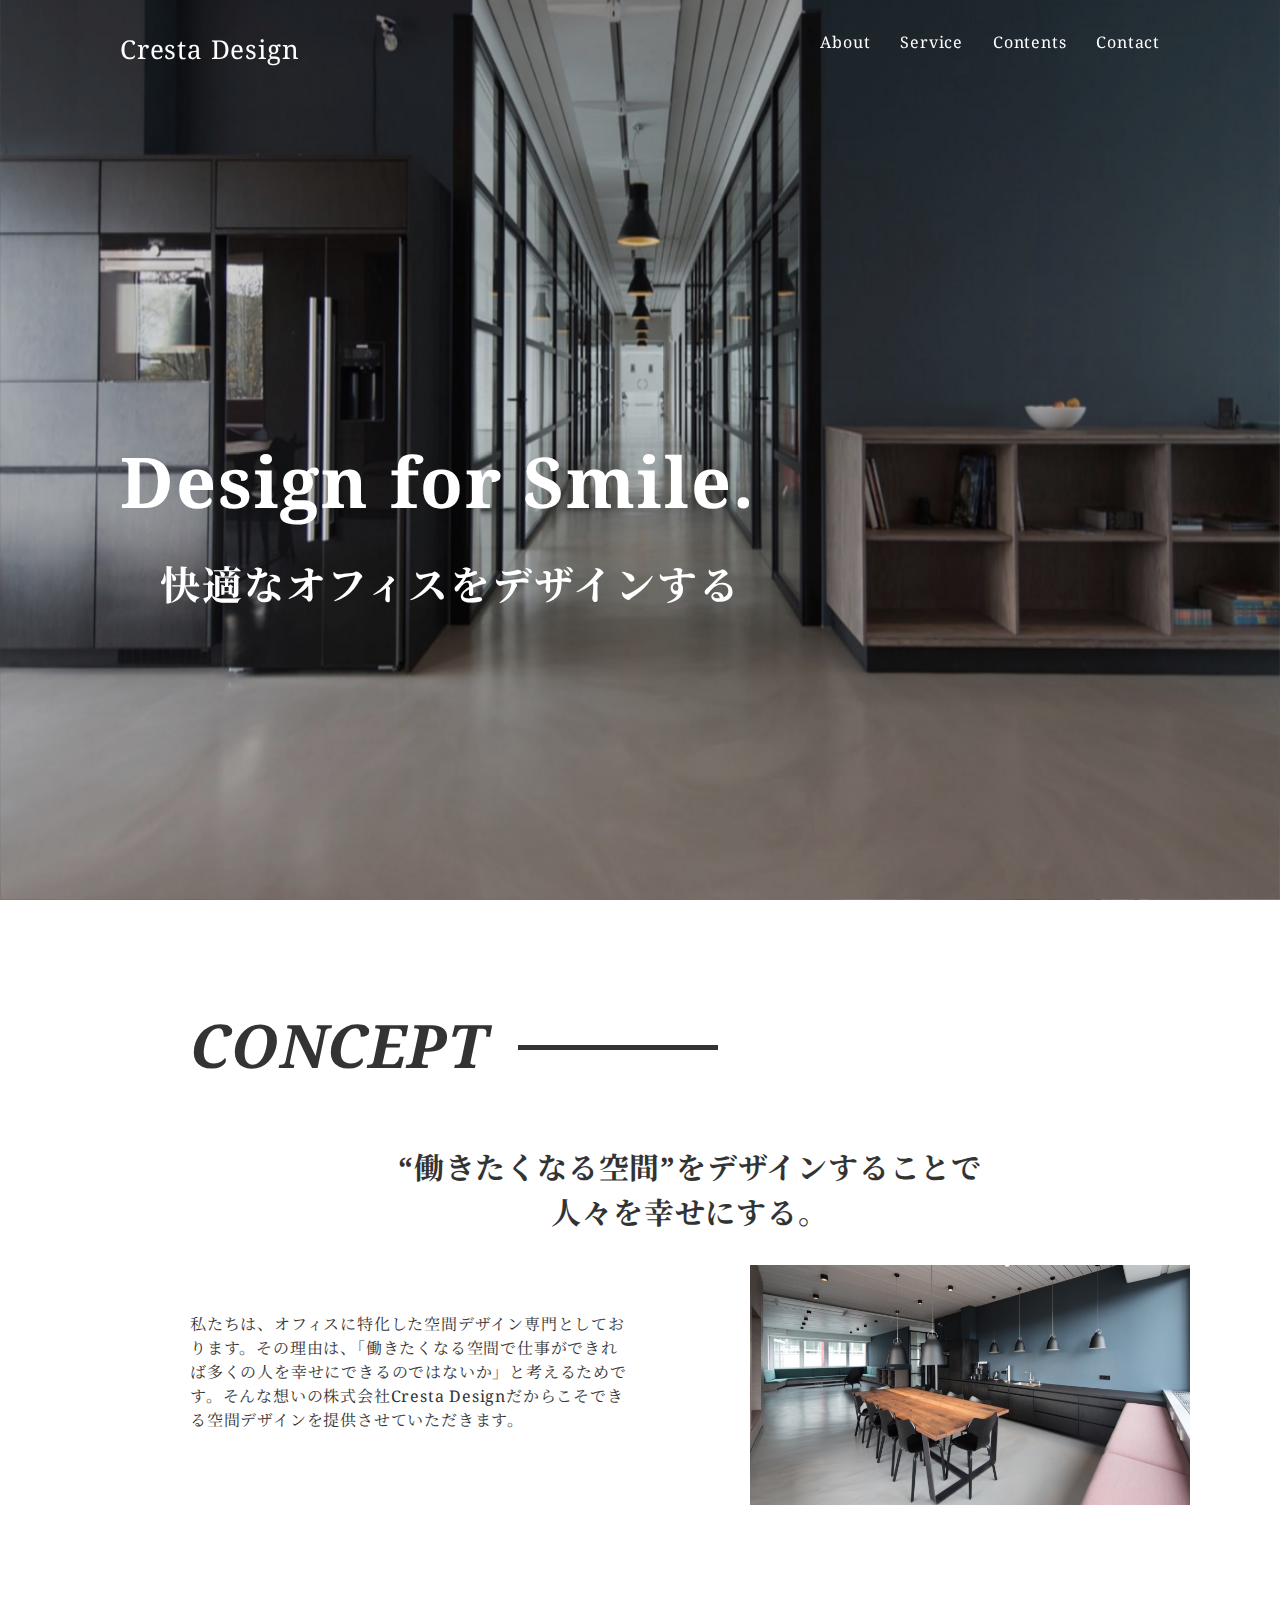
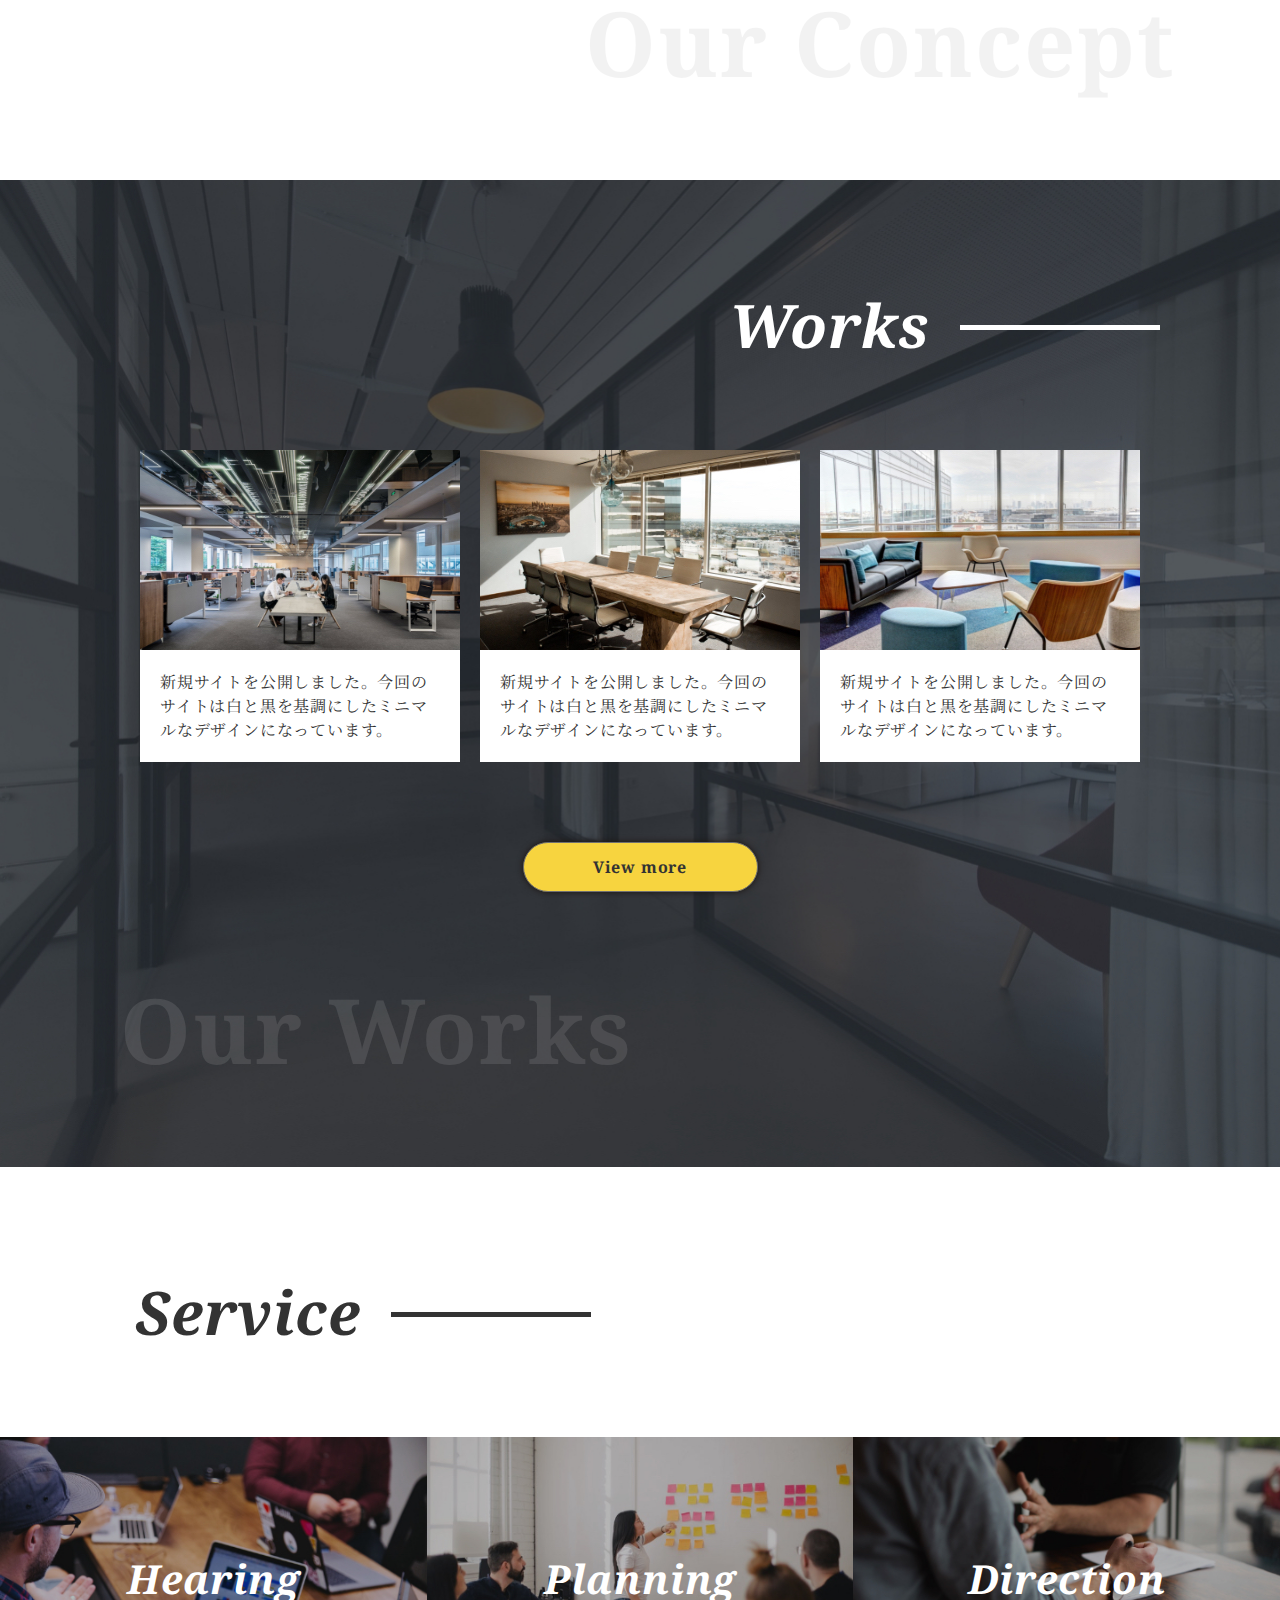
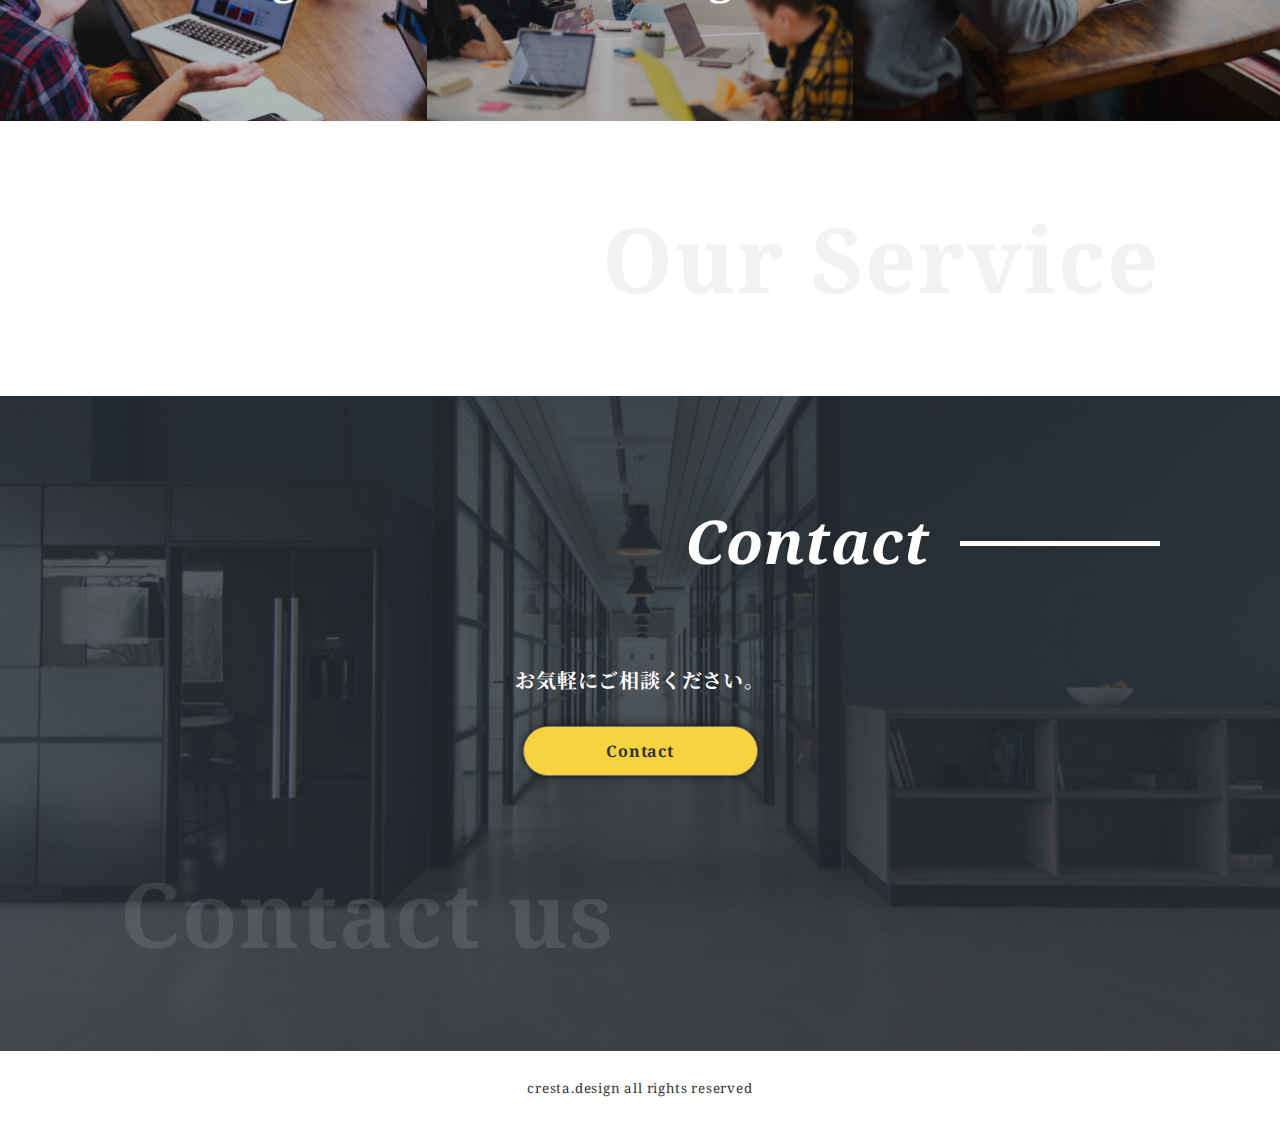
==== product/index.html @ 03c54b55 "indexだいたい終わり contactに入る。" ====
<!DOCTYPE html>
<html lang="ja" prefix="og: http://ogp.me/ns#">
  <head>
    <meta charset="utf-8">
    <meta http-equiv="X-UA-Compatible" content="IE=edge">
    <meta name="description" content="クリスタ中級編を作成。">
    <meta name="viewport" content="width=device-width, initial-scale=1">
    <!-- 検索避けの設定-->
    <meta meta name="robots" content="noindex,nofollow">
    <!-- twitter card,ogp tag-->
    <meta meta name="twitter:card" content="summary_large_image">
    <meta meta name="twitter:site" content="ユーザー名">
    <meta meta property="og:title" content="クリスタ中級編">
    <meta meta property="og:type" content="website">
    <meta meta property="og:url" content="記事のURL">
    <meta meta property="og:site_name" content="サイト名">
    <meta meta property="og:image" content="画像URL">
    <meta meta property="og:description" content="クリスタ中級編を作ってみたよ">
    <!-- Facebook用の記述-->
    <meta property="fb:app_id" content="[app_id]">
    <title>クリスタ中級編</title>
    <link rel="stylesheet" href="./css/style.css">
    <link rel="stylesheet" href="https://fonts.googleapis.com/css?family=Noto+Serif|Noto+Serif+JP&amp;display=swap">
    <script src="https://ajax.googleapis.com/ajax/libs/jquery/3.4.1/jquery.min.js"></script>
    <!--script(src="js/main.js")-->
  </head>
  <body>
    <div class="ly_body_inner">
      <header class="ly_header js_header">
        <div class="ly_header_inner">
          <p class="el_header_tit">Cresta Design</p>
          <!--ハンバーガーメニュー-->
          <div class="pc-hidden tab-hidden nav-drawer">
            <input class="nav-unshown" id="nav-input" type="checkbox">
            <label id="nav-open" for="nav-input"><span></span></label>
            <div id="nav-content">
              <label class="el_hamburgerClose" for="nav-input"><span></span></label>
              <div class="bl_hamburgerWrapper">
                <ul class="bl_hamburger">
                  <li class="el_hamburger_item hp-tac"><a href="#lk_concept">Concept</a></li>
                  <li class="el_hamburger_item hp-tac"><a href="#lk_service">Service</a></li>
                  <li class="el_hamburger_item hp-tac"><a href="#lk_works">Works</a></li>
                  <li class="el_hamburger_item hp-tac"><a href="#lk_contact">Contact</a></li>
                </ul>
              </div>
            </div>
          </div>
          <!--PC用ナビゲーション-->
          <nav class="bl_header_nav sp-hidden">
            <ul class="bl_header_gnav">
              <li class="el_header_gnavItem"><a href="#lk_about">About</a></li>
              <li class="el_header_gnavItem"><a href="#lk_service">Service</a></li>
              <li class="el_header_gnavItem"><a href="#lk_news">Contents</a></li>
              <li class="el_header_gnavItem"><a href="#lk_contact">Contact</a></li>
            </ul>
          </nav>
        </div>
      </header>
      <!--/.header-->
      <section class="bl_MV">
        <div class="bl_MV_container">
          <h1 class="bl_MV_tit">Design for Smile.</h1>
          <p class="bl_MV_subTit hp-tac">快適なオフィスを<br class="sp-visible">デザインする</p>
        </div>
        <div class="swiper-container">
          <div class="swiper-wrapper">
            <div class="swiper-slide"><img src="img/fv-bgi_01@2x.jpg" alt="オフィスのイメージ"></div>
            <div class="swiper-slide"><img src="img/fv-bgi_02@2x.jpg" alt="オフィスのイメージ2"></div>
            <div class="swiper-slide"><img src="img/fv-bgi_03@2x.jpg" alt="オフィスのイメージ3"></div>
          </div>
          <!--/.swiper-wrapper-->
        </div>
        <!--/.swiper-container-->
      </section>
      <!--/.bl_MV-->
      <div class="ly_contentsWrapper">
        <section class="ly_concept" id="lk_concept">
          <div class="ly_concept_inner">
            <h2 class="el_lv2heading hp-mb55">CONCEPT<span></span></h2>
            <h3 class="el_concept_subTit">“働きたくなる空間”をデザインすることで<br class="sp-hidden">人々を幸せにする。</h3>
            <div class="bl_concept_container">
              <p class="el_concept_copy hp-mb30">私たちは、オフィスに特化した空間デザイン専門としております。その理由は、「働きたくなる空間で仕事ができれば多くの人を幸せにできるのではないか」と考えるためです。そんな想いの株式会社Cresta Designだからこそできる空間デザインを提供させていただきます。</p>
              <p class="bl_concept_img hp-mb40"></p><img class="bl_concept_img" src="img/concept-image@2x.jpg" alt="デザインされた空間の画像">
            </div>
            <!--/.bl_concept_container-->
            <p class="el_footCopy el_concept_footCopy">Our Concept</p>
          </div>
          <!--/.ly_concept_inner-->
        </section>
        <!--/.ly_concept-->
        <section class="bl_works hp-pt100" id="lk_works">
          <h2 class="el_lv2heading el_lv2heading__white el_lv2heading__right tab-mb80 pc-mb80">Works<span></span></h2>
          <div class="bl_works_boxContainer sp-mb40 tab-mb80 pc-mb80">
            <div class="bl_works_box">
              <p class="bl_works_img"><img class="el_works_img" src="img/card-img01@2x.jpg" alt="新規サイトの画像"></p>
              <p class="el_works_copy">新規サイトを公開しました。今回のサイトは白と黒を基調にしたミニマルなデザインになっています。</p>
            </div>
            <!--/.bl_works_box-->
            <div class="bl_works_box">
              <p class="bl_works_img"><img class="el_works_img" src="img/card-img02@2x.jpg" alt="新規サイトの画像"></p>
              <p class="el_works_copy">新規サイトを公開しました。今回のサイトは白と黒を基調にしたミニマルなデザインになっています。</p>
            </div>
            <!--/.bl_works_box-->
            <div class="bl_works_box">
              <p class="bl_works_img"><img class="el_works_img" src="img/card-img03@2x.jpg" alt="新規サイトの画像"></p>
              <p class="el_works_copy">新規サイトを公開しました。今回のサイトは白と黒を基調にしたミニマルなデザインになっています。</p>
            </div>
            <!--/.bl_works_box-->
          </div>
          <!--.bl_works_boxContainer--><a class="el_button el_button_bgcYel" href="#">View more</a>
          <p class="el_footCopy el_footCopy__left">Our Works</p>
        </section>
        <!--/.bl_works-->
        <section class="bl_service" id="lk_service">
          <h2 class="el_service_tit el_lv2heading hp-mb80 hp-ml15">Service<span></span></h2>
          <div class="bl_service_container">
            <div class="bl_service_box">
              <p class="el_service_copy">Hearing</p>
              <p class="bl_service_img uq-filter"><img class="el_service_img" src="img/service-img01@2x.jpg" alt="Hearingへの画像"></p>
            </div>
            <!--/.bl_service_box-->
            <div class="bl_service_box">
              <p class="el_service_copy">Planning</p>
              <p class="bl_service_img uq-filter"><img class="el_service_img" src="img/service-img02@2x.jpg" alt="Planningへの画像"></p>
            </div>
            <!--/.bl_service_box-->
            <div class="bl_service_box">
              <p class="el_service_copy">Direction</p>
              <p class="bl_service_img uq-filter"><img class="el_service_img" src="img/service-img03@2x.jpg" alt="Directionへの画像"></p>
            </div>
            <!--/.bl_service_box-->
          </div>
          <!--/.bl_service_container-->
          <p class="el_footCopy el_service_footCopy">Our Service</p>
        </section>
        <!--/.bl_service-->
        <section class="bl_contact hp-mb0" id="lk_contact">
          <h2 class="el_lv2heading el_lv2heading__white el_lv2heading__right hp-pt100 hp-mb80">Contact<span></span></h2>
          <div class="bl_contact_inner">
            <p class="el_contact_copy hp-tac hp-mb30">お気軽にご相談ください。</p><a class="el_button el_button_bgcYel" href="./contact.html">Contact</a>
            <p class="el_footCopy el_footCopy__left">Contact us</p>
          </div>
          <!--/.bl_contact_inner-->
        </section>
        <!--/.bl_contact-->
      </div>
      <!--/.contentsWrapper-->
      <footer class="ly_footer">
        <div class="ly_footer_inner">
          <p><small>cresta.design all rights reserved</small></p>
        </div>
        <!--/.footer_inner-->
      </footer>
      <!--/.footer-->
    </div>
    <!--/.ly_body_inner-->
    <script src="js/header.js"></script>
    <script src="js/swiper.js"></script>
    <script src="js/main.js"></script>
  </body>
</html>
---- product/css/style.css ----
@charset "UTF-8";
/*!==================================
	このCSSはSassで記述されていますので
	直接編集しないで下さい！
==================================*/
/* A Modern CSS Reset */
*, *::before, *::after {
  box-sizing: border-box;
}

ul[class] {
  padding: 0;
}

body, h1, h2, h3, p, ul[class], dl, dd {
  margin: 0;
}

body {
  line-height: 1.5;
  min-height: 100vh;
  scroll-behavior: smooth;
  text-rendering: optimizeSpeed;
}

ul[class] {
  list-style: none;
}

a:not([class]) {
  -webkit-text-decoration-skip: ink;
          text-decoration-skip-ink: auto;
}

img {
  display: block;
  max-width: 100%;
}

input, textarea {
  font: inherit;
}

img:not([alt]) {
  filter: blur(10px);
}

/*==================================
  共通部分 - タイプセレクタ+見出し+hp-の指定。
	必要なら、後述のcssで上書きしていく。
===================================*/
body {
  background-color: #fff;
  color: #333;
  font-family: 'Noto Serif', 'Noto Serif JP', serif;
  letter-spacing: .05em;
  overflow-x: hidden;
  overflow-y: scroll;
}

section {
  margin-bottom: 100px;
}

a {
  color: #fff;
  text-decoration: none;
}

ul {
  list-style-type: none;
  padding-left: 0;
}

/*フルードイメージ化*/
img {
  height: auto;
  max-width: 100%;
  vertical-align: bottom;
}

/*見出し*/
.el_lv2heading {
  font-size: 30px;
  font-style: italic;
  font-weight: bold;
  width: 100%;
}

.el_lv2heading > span {
  position: relative;
}

.el_lv2heading > span::after {
  border-bottom: 5px solid currentColor;
  content: "";
  display: block;
  left: 100%;
  margin-left: 30px;
  position: absolute;
  top: 50%;
  width: 100px;
}

.el_lv2heading.el_lv2heading__white {
  color: #fff;
}

.el_lv2heading.el_lv2heading__white > span::after {
  color: currentColor;
}

.el_lv2heading.el_lv2heading__right {
  text-align: right;
  width: calc(100% - 100px - 30px - 15px);
}

.el_lv2heading.el_lv2heading__right > span::after {
  margin-right: 15px;
}

/*hp-:ヘルパークラス*/

.hp-mb0 {
  margin-bottom: 0 !important;
}

.hp-mb30 {
  margin-bottom: 15px !important;
}

.hp-mb30 {
  margin-bottom: 30px !important;
}

.hp-mb40 {
  margin-bottom: 40px !important;
}

.hp-mb55 {
  margin-bottom: 55px !important;
}

.hp-mb80 {
  margin-bottom: 80px !important;
}

.hp-ml15 {
  margin-left: 15px !important;
}

.hp-pt100 {
  padding-top: 100px !important;
}

.hp-tac {
  text-align: center !important;
}

/*position:fixed使用時、ページ内リンクのずれを解消*/

.sp-visible {
  display: none;
}

/**
 * Swiper 5.3.6
 * Most modern mobile touch slider and framework with hardware accelerated transitions
 * http://swiperjs.com
 *
 * Copyright 2014-2020 Vladimir Kharlampidi
 *
 * Released under the MIT License
 *
 * Released on: February 29, 2020
 */
@font-face {
  src: url("data:application/font-woff;charset=utf-8;base64, [base64]//wADZ2x5ZgAAAywAAADMAAAD2MHtryVoZWFkAAABbAAAADAAAAA2E2+eoWhoZWEAAAGcAAAAHwAAACQC9gDzaG10eAAAAigAAAAZAAAArgJkABFsb2NhAAAC0AAAAFoAAABaFQAUGG1heHAAAAG8AAAAHwAAACAAcABAbmFtZQAAA/gAAAE5AAACXvFdBwlwb3N0AAAFNAAAAGIAAACE5s74hXjaY2BkYGAAYpf5Hu/j+W2+MnAzMYDAzaX6QjD6/4//Bxj5GA8AuRwMYGkAPywL13jaY2BkYGA88P8Agx4j+/8fQDYfA1AEBWgDAIB2BOoAeNpjYGRgYNBh4GdgYgABEMnIABJzYNADCQAACWgAsQB42mNgYfzCOIGBlYGB0YcxjYGBwR1Kf2WQZGhhYGBiYGVmgAFGBiQQkOaawtDAoMBQxXjg/wEGPcYDDA4wNUA2CCgwsAAAO4EL6gAAeNpj2M0gyAACqxgGNWBkZ2D4/wMA+xkDdgAAAHjaY2BgYGaAYBkGRgYQiAHyGMF8FgYHIM3DwMHABGQrMOgyWDLEM1T9/w8UBfEMgLzE////P/5//f/V/xv+r4eaAAeMbAxwIUYmIMHEgKYAYjUcsDAwsLKxc3BycfPw8jEQA/[base64]/uznmfPFBNODM2K7MTQ45YEAZqGP81AmGGcF3iPqOop0r1SPTaTbVkfUe4HXj97wYE+yNwWYxwWu4v1ugWHgo3S1XdZEVqWM7ET0cfnLGxWfkgR42o2PvWrDMBSFj/IHLaF0zKjRgdiVMwScNRAoWUoH78Y2icB/yIY09An6AH2Bdu/UB+yxopYshQiEvnvu0dURgDt8QeC8PDw7Fpji3fEA4z/PEJ6YOB5hKh4dj3EvXhxPqH/SKUY3rJ7srZ4FZnh1PMAtPhwP6fl2PMJMPDgeQ4rY8YT6Gzao0eAEA409DuggmTnFnOcSCiEiLMgxCiTI6Cq5DZUd3Qmp10vO0LaLTd2cjN4fOumlc7lUYbSQcZFkutRG7g6JKZKy0RmdLY680CDnEJ+UMkpFFe1RN7nxdVpXrC4aTtnaurOnYercZg2YVmLN/d/gczfEimrE/fs/bOuq29Zmn8tloORaXgZgGa78yO9/cnXm2BpaGvq25Dv9S4E9+5SIc9PqupJKhYFSSl47+Qcr1mYNAAAAeNptw0cKwkAAAMDZJA8Q7OUJvkLsPfZ6zFVERPy8qHh2YER+3i/BP83vIBLLySsoKimrqKqpa2hp6+jq6RsYGhmbmJqZSy0sraxtbO3sHRydnEMU4uR6yx7JJXveP7WrDycAAAAAAAH//wACeNpjYGRgYOABYhkgZgJCZgZNBkYGLQZtIJsFLMYAAAw3ALgAeNolizEKgDAQBCchRbC2sFER0YD6qVQiBCv/H9ezGI6Z5XBAw8CBK/m5iQQVauVbXLnOrMZv2oLdKFa8Pjuru2hJzGabmOSLzNMzvutpB3N42mNgZGBg4GKQYzBhYMxJLMlj4GBgAYow/P/PAJJhLM6sSoWKfWCAAwDAjgbRAAB42mNgYGBkAIIbCZo5IPrmUn0hGA0AO8EFTQAA") format("woff");
  font-family: 'swiper-icons';
  font-style: normal;
  font-weight: 400;
}

:root {
  --swiper-theme-color: #007aff;
}

.swiper-container {
  list-style: none;
  margin-left: auto;
  margin-right: auto;
  overflow: hidden;
  padding: 0;
  position: relative;
  /* Fix of Webkit flickering */
  z-index: 1;
}

.swiper-wrapper {
  box-sizing: content-box;
  display: flex;
  height: 100%;
  position: relative;
  transition-property: transform;
  width: 100%;
  z-index: 1;
}


.swiper-wrapper {
  transform: translate3d(0px, 0, 0);
}

.swiper-slide {
  flex-shrink: 0;
  height: 100%;
  position: relative;
  transition-property: transform;
  width: 100%;
}

/* Auto Height */

/* 3D Effects */

/* CSS Mode */

:root {
  --swiper-navigation-size: 44px;
  /*
  --swiper-navigation-color: var(--swiper-theme-color);
  */
}

:root {
  /*
  --swiper-pagination-color: var(--swiper-theme-color);
  */
}

/* Common Styles */

/* Bullets */

/* Progress */

/* Scrollbar */

/* Preloader */
:root {
  /*
  --swiper-preloader-color: var(--swiper-theme-color);
  */
}

@keyframes swiper-preloader-spin {
  100% {
    transform: rotate(360deg);
  }
}

/* a11y */

/*==================================
  header - ページ共通
===================================*/
.ly_header {
  height: 75px;
  position: fixed;
  width: 100%;
  z-index: 10;
}

.ly_header_inner {
  display: flex;
  margin: 30px auto 0;
  width: calc(100% - 30px);
}

.el_header_tit {
  color: #fff;
  flex: 1 1;
  font-size: 26px;
}

/*---------------------
	PCナビ
----------------------*/
.bl_header_gnav {
  display: flex;
}

.el_header_gnavItem + .el_header_gnavItem {
  margin-left: 30px;
}

/*---------------------
	ハンバーガーメニュー
----------------------*/
.nav-drawer {
  display: none;
  position: relative;
}

.nav-unshown {
  display: none;
}

#nav-open {
  display: inline-block;
  height: 22px;
  vertical-align: middle;
  width: 30px;
}

#nav-open span, #nav-open span:before, #nav-open span:after {
  background: #fff;
  border-radius: 3px;
  content: '';
  cursor: pointer;
  display: block;
  height: 2px;
  position: absolute;
  width: 25px;
}

#nav-open span:before {
  bottom: -8px;
}

#nav-open span:after {
  bottom: -16px;
}

#nav-content {
  background: #1B1310;
  height: 100%;
  left: 0;
  overflow: auto;
  position: fixed;
  top: 0;
  transform: translateX(-105%);
  transition: .3s ease-in-out;
  width: 100%;
  z-index: 9;
}

#nav-input:checked ~ #nav-content {
  box-shadow: 6px 0 25px rgba(0, 0, 0, 0.15);
  transform: translateX(0%);
}

.el_hamburgerClose {
  border: 2px solid rgba(0, 0, 0, 0.1);
  cursor: pointer;
  display: inline-block;
  height: 25px;
  margin: 30px 15px 0 calc(100% - 55px);
  position: relative;
  width: 25px;
}

.el_hamburgerClose span::before,
.el_hamburgerClose span::after {
  background: #fff;
  content: "";
  display: block;
  height: 16%;
  left: 50%;
  margin: -8% 0 0 -42%;
  position: absolute;
  top: 50%;
  width: 84%;
}

.el_hamburgerClose span::before {
  transform: rotate(-45deg);
}

.el_hamburgerClose span::after {
  transform: rotate(45deg);
}

.bl_hamburger {
  left: 50%;
  position: absolute;
  top: 50%;
  transform: translate(-50%, -50%);
}

.el_hamburger_item {
  font-size: 1em;
  font-style: italic;
}

.el_hamburger_item + .el_hamburger_item {
  margin-top: 30px;
}

/*==================================
  pages - ページ共通
===================================*/
/*------------------
	contactMV
-------------------*/
.ly_contactMV {
  background-image: url("../img/contact-page-bgi@2x.jpg");
  background-position: center center;
  background-repeat: no-repeat;
  background-size: cover;
  height: 360px;
  padding-top: -75px;
  position: relative;
}

.el_contactMV_tit, .el_contactMV_footCopy {
  color: #fff;
  font-size: 30px;
  font-weight: bold;
  left: 50%;
  position: absolute;
  top: 175px;
  transform: translateX(-50%);
  z-index: 5;
}

.el_contactMV_footCopy {
  /*優先度で上書きしています*/
  left: 15px;
  top: calc(256px -h-header);
  transform: translateX(0);
}

/*------------------
	contactForm
-------------------*/
.ly_contactForm {
  margin: 0 auto;
  width: calc(100% - 30px);
}

.bl_contactForm dt {
  font-weight: bold;
}

.bl_contactForm input {
  border: 1px solid #000;
}

.ly_body_inner {
  position: relative;
}

.el_footCopy {
  color: #171717;
  font-size: 40px;
  font-weight: bold;
  letter-spacing: calc(40px * .05);
  margin-right: 15px;
  margin-top: 40px;
  opacity: .05;
  padding-bottom: 40px;
  text-align: right;
  /*後で場所再検討*/
}

.el_footCopy.el_footCopy__left {
  color: #fff;
  margin-left: 15px;
  opacity: .1;
  text-align: left;
}

/*------------------
	MV
-------------------*/
.bl_MV {
  padding-top: -75px;
  position: relative;
}

.bl_MV .bl_MV_tit, .bl_MV .bl_MV_subTit {
  color: #fff;
  font-weight: bold;
  position: absolute;
  z-index: 5;
}

.bl_MV_tit {
  font-size: 37px;
  left: 15px;
  letter-spacing: calc(37px * .05);
  top: calc(136px + 75px);
}

.bl_MV_subTit {
  font-size: 30px;
  left: 50%;
  letter-spacing: calc(30px * .05);
  top: 312px;
  transform: translateX(-50%);
  white-space: nowrap;
}

/*------------------
	concept
-------------------*/
.ly_concept {
  margin: 0 auto;
  max-width: none;
  width: calc(100% - 30px);
  /*innnerを1100にする*/
}

.el_concept_subTit {
  font-size: 20px;
  font-weight: bold;
  margin-bottom: 34px;
}

.bl_concept_container {
  display: block;
}

/*------------------
	works
-------------------*/
.bl_works {
  background-image: url("../img/works-bgi@2x.jpg");
  background-position: center center;
  background-repeat: no-repeat;
  background-size: cover;
  display: flex;
  flex-direction: column;
}

.bl_works_boxContainer {
  display: flex;
  margin: 0 auto;
  max-width: 320px;
  width: 100%;
}

.el_works_copy {
  background-color: #fff;
  padding: 20px;
}

/*------------------
	service
-------------------*/
.bl_service {
  margin-bottom: 64px;
}

.bl_service_container {
  display: block;
}

.bl_service_box {
  position: relative;
}

.el_service_copy {
  color: #fff;
  font-size: 1.25em;
  font-style: italic;
  font-weight: bold;
  left: 50%;
  position: absolute;
  top: 50%;
  transform: translate(-50%, -50%);
  z-index: 5;
}

.el_service_img {
  object-fit: cover;
}

.el_service_img:focus, .el_service_img:hover {
  opacity: .7;
}

.el_service_footCopy {
  margin-right: 120px;
}

/*フィルター:場所は要移動*/
.uq-filter {
  background-color: #000;
}

/*------------------
	Contact
-------------------*/
.bl_contact {
  background-image: url("../img/contact-bgi@2x.jpg");
  background-position: center center;
  background-repeat: no-repeat;
  background-size: cover;
}

.bl_contact_inner {
  display: flex;
  flex-direction: column;
}

.el_contact_copy {
  color: #fff;
  font-size: 1em;
  font-weight: bold;
}

/*==================================
  bl_block - ページ共通
===================================*/
/*==================================
  el_element - ページ共通
===================================*/
.el_button {
  border: 1px solid #707070;
  border-radius: 200px;
  box-shadow: 0 0 6px #1B1310;
  color: #333;
  display: inline-block;
  font-weight: bold;
  line-height: 3;
  margin: 0 auto;
  text-align: center;
  width: 235px;
  /*後でどうにかしろ*/
}

.el_button:focus, .el_button:hover {
  color: red;
  transition: .25s;
}

.el_button.el_button_bgcYel {
  background-color: #F7D43F;
}

/*==================================
  footer - ページ共通
===================================*/
.ly_footer {
  background-color: #fff;
  display: flex;
  height: 72px;
  width: 100%;
}

.ly_footer_inner {
  margin: auto;
}

/*==================================
  メディアクエリ - ページ共通
===================================*/

@media (prefers-reduced-motion: reduce) {
  * {
    animation-duration: .01ms !important;
    animation-iteration-count: 1 !important;
    scroll-behavior: auto !important;
    transition-duration: .01ms !important;
  }
}

@media screen and (min-width: 481px) and (max-width: 768px) {
  .el_lv2heading {
    font-size: 60px;
  }
  .el_lv2heading > span::after {
    width: 200px;
  }
  .el_lv2heading.el_lv2heading__right {
    width: calc(100% - 200px - 30px - 120px);
  }
  .el_lv2heading.el_lv2heading__right > span::after {
    margin-right: 70px;
  }
  .tab-hidden {
    display: none !important;
  }
  .tab-mb80 {
    margin-bottom: 80px !important;
  }
  .ly_header_inner {
    margin: 30px auto 0;
    width: calc(100% - 120px);
  }
  .el_footCopy {
    font-size: 90px;
    padding-bottom: 70px;
  }
  .el_footCopy {
    margin-top: 70px;
  }
  .el_footCopy.el_footCopy__left {
    margin-left: 120px;
  }
  .bl_MV_tit {
    font-size: 70px;
    left: 60px;
    top: calc(354px + 75px);
  }
  .bl_MV_subTit {
    font-size: 40px;
    left: 100px;
    letter-spacing: calc(40px * .05);
    top: calc(480px + 75px);
    transform: translateX(0%);
  }
  .swiper-slide > img {
    height: 100vh;
    min-width: 100vw;
  }
  .ly_concept {
    max-width: 1024px;
    width: 100%;
  }
  .el_concept_subTit {
    font-size: 30px;
    margin-bottom: 30px;
    text-align: center;
  }
  .el_concept_copy {
    margin-right: 120px;
    padding-top: 47px;
    width: 440px;
  }
  .bl_concept_container {
    display: flex;
  }
  .bl_works_boxContainer {
    max-width: 1000px;
  }
  .bl_works_boxContainer {
    flex-direction: row;
  }
  .bl_works_box {
    max-width: 320px;
  }
  .bl_works_box + .bl_works_box {
    margin-left: 20px;
  }
  .bl_service {
    margin-bottom: 0px;
  }
  .bl_service_container {
    display: flex;
  }
  .bl_service_box {
    margin-bottom: 0;
  }
  .el_service_tit {
    padding-left: 120px;
  }
  .el_service_copy {
    font-size: 2.5em;
  }
  .el_contact_copy {
    font-size: 1.25em;
  }
}

@media screen and (min-width: 769px) {
  .el_lv2heading {
    font-size: 60px;
  }
  .el_lv2heading > span::after {
    width: 200px;
  }
  .el_lv2heading.el_lv2heading__right {
    width: calc(100% - 200px - 30px - 120px);
  }
  .el_lv2heading.el_lv2heading__right > span::after {
    margin-right: 70px;
  }
  /*PCの指定*/
  .pc-hidden {
    display: none !important;
  }
  .pc-mb80 {
    margin-bottom: 80px !important;
  }
  .ly_header_inner {
    margin: 30px auto 0;
    width: calc(100% - 240px);
  }
  .el_footCopy {
    font-size: 90px;
    padding-bottom: 70px;
  }
  .el_footCopy {
    margin-top: 70px;
  }
  .el_footCopy.el_footCopy__left {
    margin-left: 120px;
  }
  .bl_MV_tit {
    font-size: 70px;
    left: 120px;
    top: calc(354px + 75px);
  }
  .bl_MV_subTit {
    font-size: 40px;
    left: 160px;
    letter-spacing: calc(40px * .05);
    top: calc(480px + 75px);
    transform: translateX(0%);
  }
  .swiper-slide > img {
    height: 100vh;
    min-width: 100vw;
  }
  .ly_concept {
    max-width: 1100px;
    width: 100%;
  }
  .ly_concept_inner {
    margin-left: 100px;
  }
  .el_concept_subTit {
    font-size: 30px;
    margin-bottom: 30px;
    text-align: center;
  }
  .el_concept_copy {
    margin-right: 120px;
    padding-top: 47px;
    width: 440px;
  }
  .bl_concept_container {
    display: flex;
  }
  .bl_works_boxContainer {
    max-width: 1000px;
  }
  .bl_works_boxContainer {
    flex-direction: row;
  }
  .bl_works_box {
    max-width: 320px;
  }
  .bl_works_box + .bl_works_box {
    margin-left: 20px;
  }
  .bl_service {
    margin-bottom: 0px;
  }
  .bl_service_container {
    display: flex;
  }
  .bl_service_box {
    margin-bottom: 0;
  }
  .el_service_tit {
    padding-left: 120px;
  }
  .el_service_copy {
    font-size: 2.5em;
  }
  .el_contact_copy {
    font-size: 1.25em;
  }
}

@media screen and (max-width: 480px) {
  .sp-visible {
    display: block !important;
  }
  /*スマートフォンの指定*/
  .sp-hidden {
    display: none !important;
  }
  .sp-mb40 {
    margin-bottom: 40px !important;
  }
  .nav-drawer {
    display: block;
  }
  .swiper-slide > img {
    height: 100vh;
  }
  .bl_works_boxContainer {
    flex-direction: column;
  }
  .bl_works_box {
    margin-top: 30px;
  }
  .bl_service_box {
    margin-bottom: 30px;
  }
}

@media (prefers-color-scheme: dark) {
  /*ブラウザのダークモードの指定*/
}
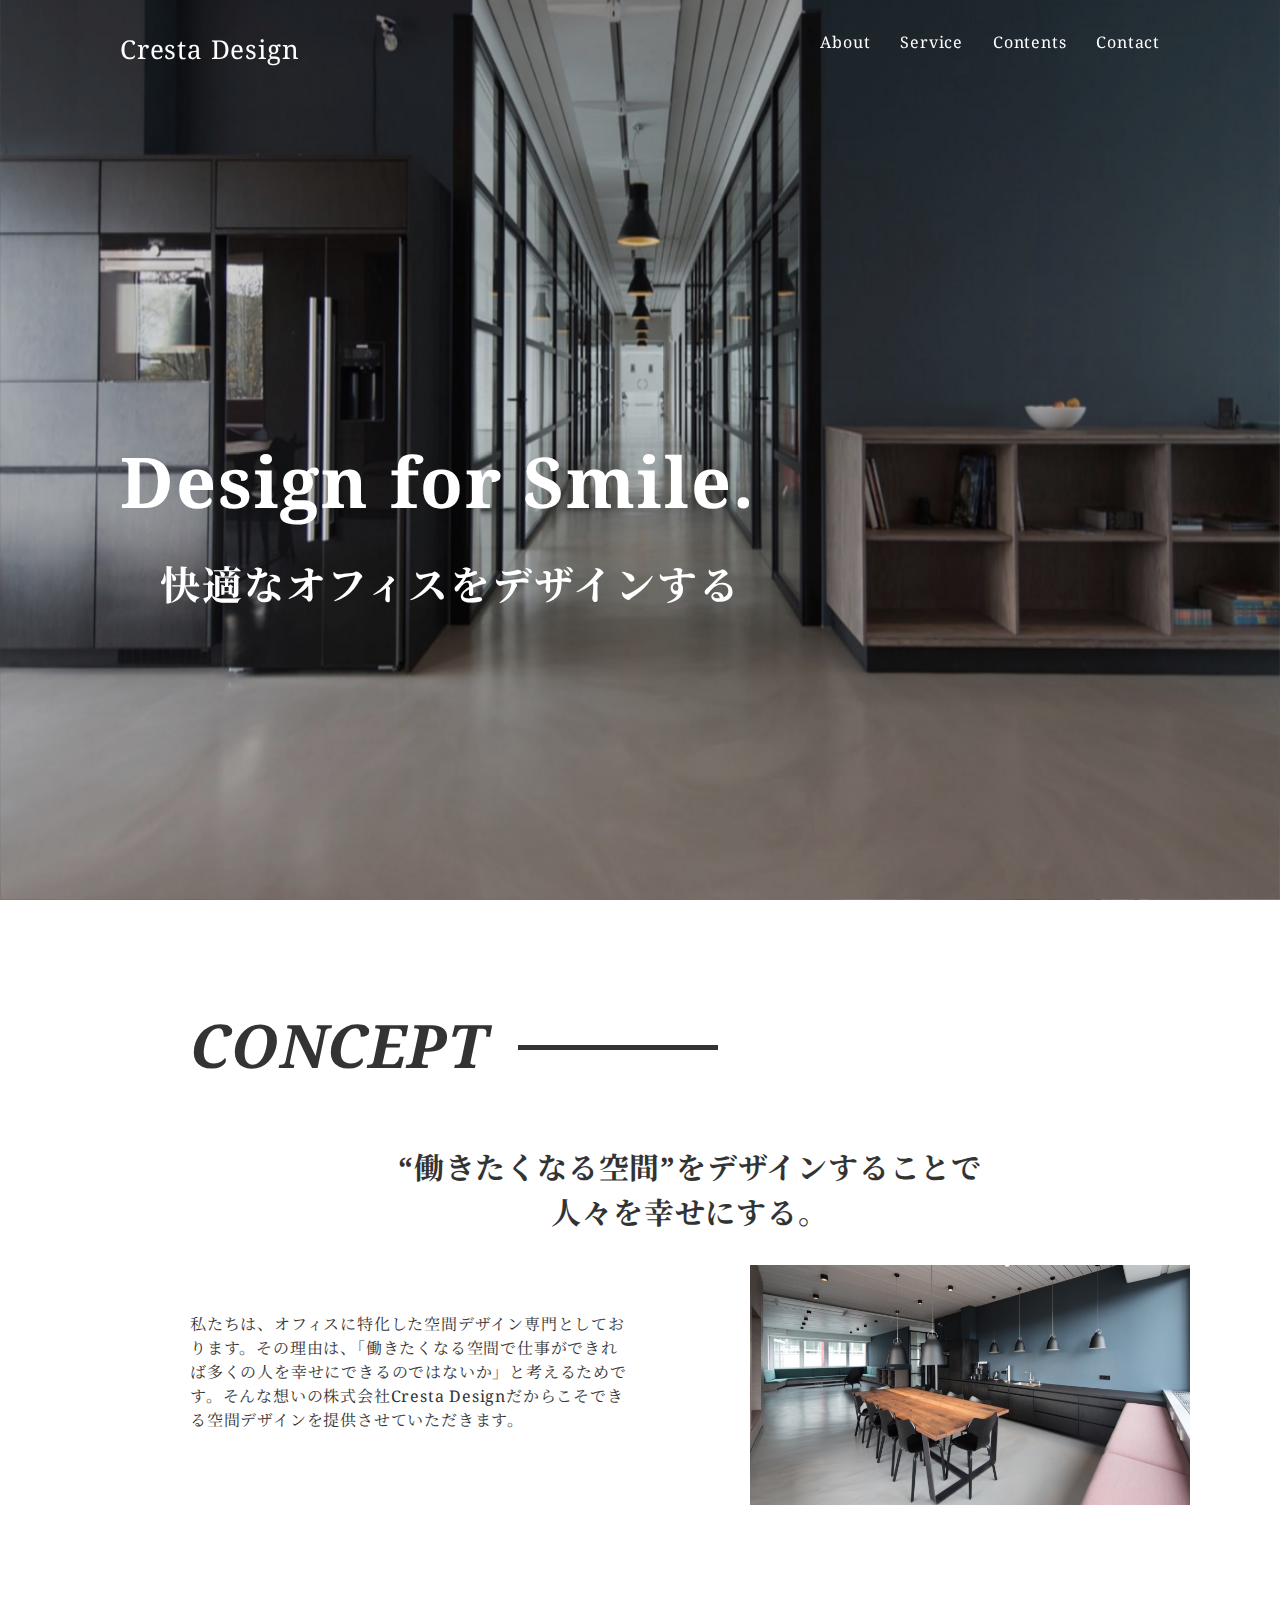
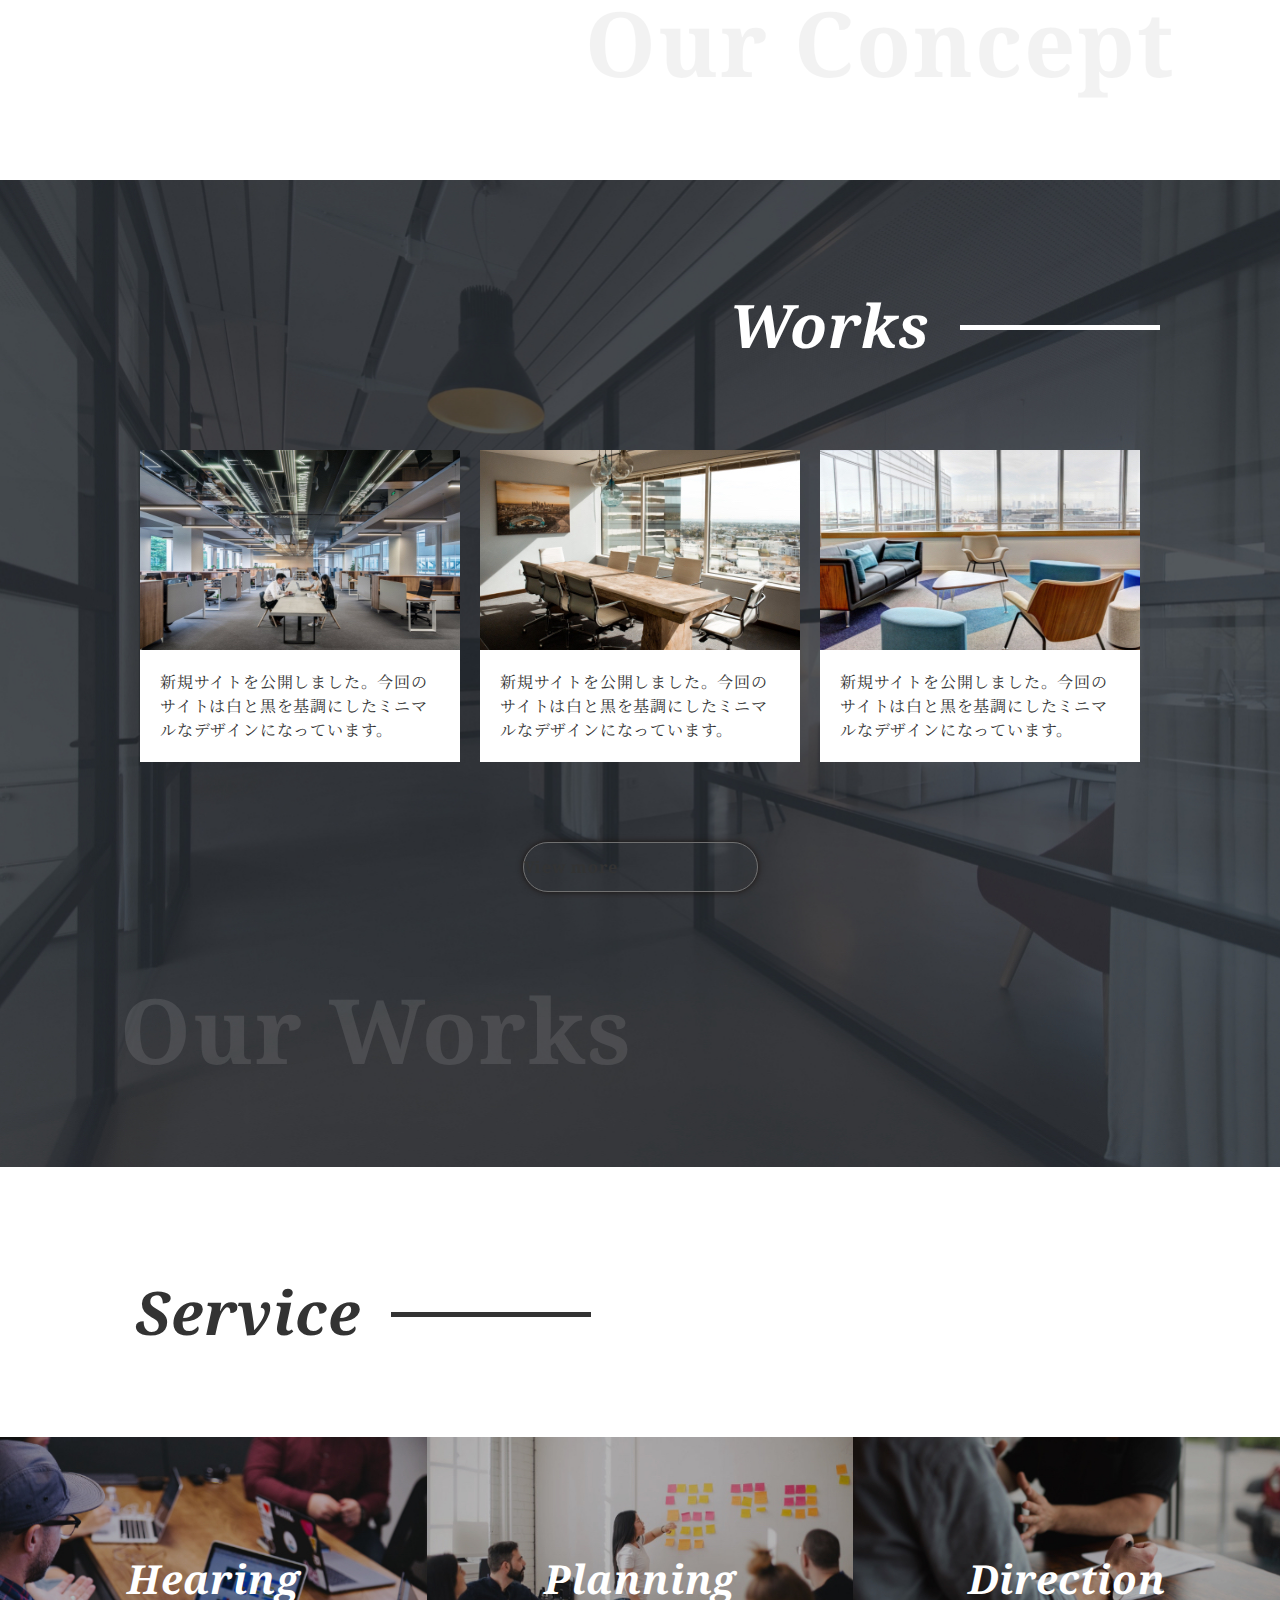
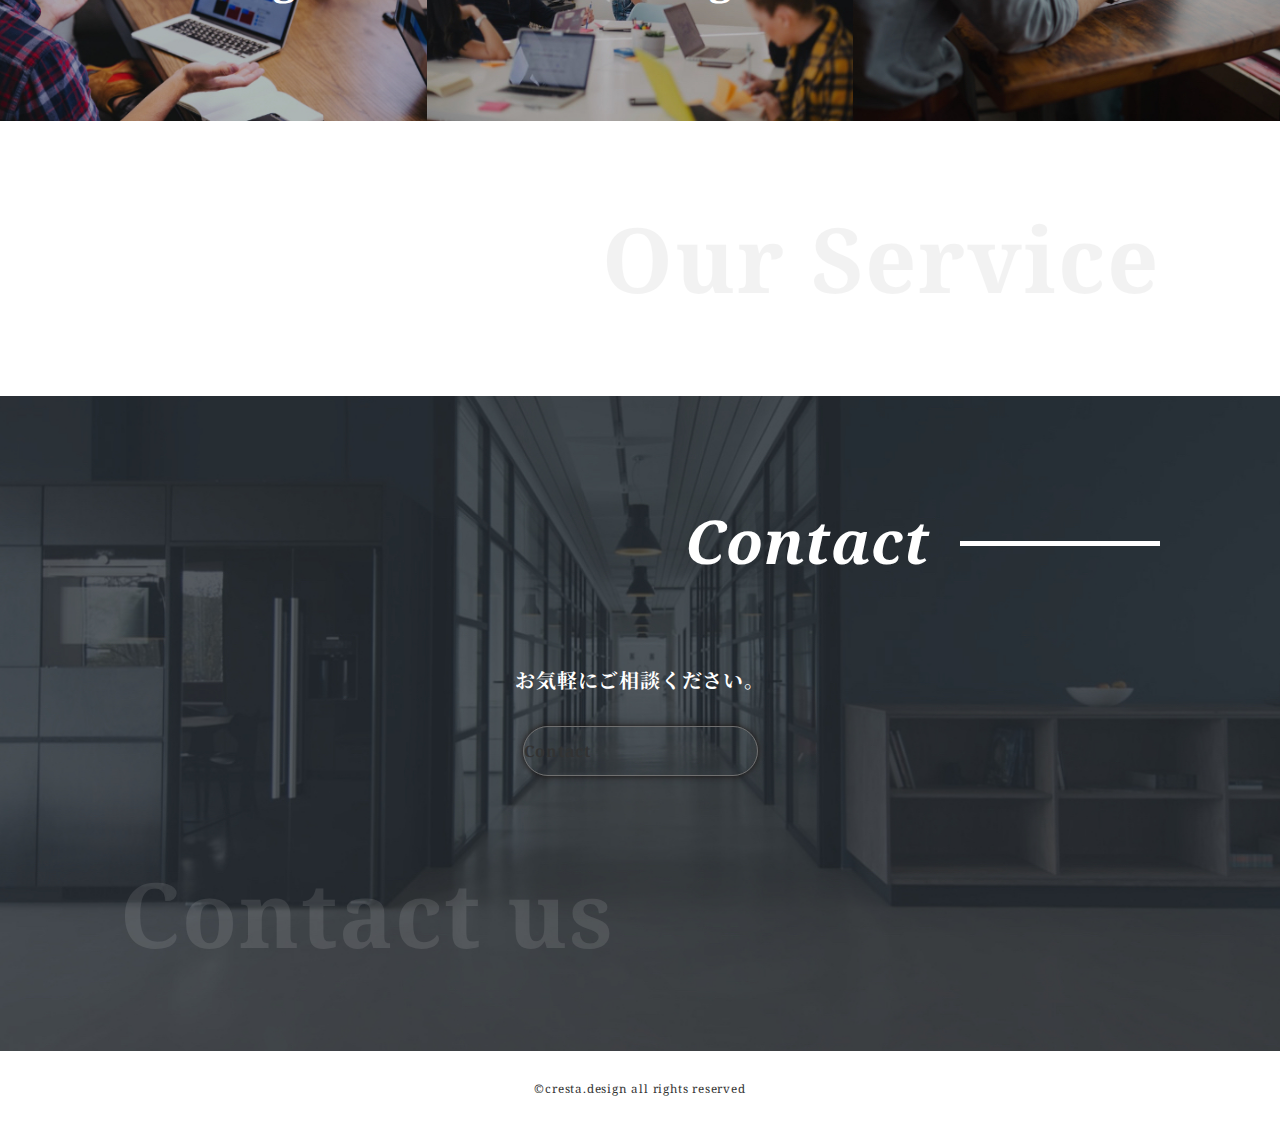
==== commit 393f4574: "レスポンシブ途中 ！__フォーム改造前のバックアップ" ====
--- a/product/index.html
+++ b/product/index.html
@@ -147,7 +147,7 @@
       <!--/.contentsWrapper-->
       <footer class="ly_footer">
         <div class="ly_footer_inner">
-          <p><small>cresta.design all rights reserved</small></p>
+          <p class="el_copyRights"><small>&copy;cresta.design all rights reserved</small></p>
         </div>
         <!--/.footer_inner-->
       </footer>
--- a/product/css/style.css
+++ b/product/css/style.css
@@ -37,7 +37,7 @@
   max-width: 100%;
 }
 
-input, textarea {
+input, button, textarea {
   font: inherit;
 }
 
@@ -125,8 +125,8 @@
   margin-bottom: 0 !important;
 }
 
-.hp-mb30 {
-  margin-bottom: 15px !important;
+.hp-mb25 {
+  margin-bottom: 25px !important;
 }
 
 .hp-mb30 {
@@ -147,6 +147,10 @@
 
 .hp-ml15 {
   margin-left: 15px !important;
+}
+
+.hp-pb15 {
+  padding-bottom: 15px !important;
 }
 
 .hp-pt100 {
@@ -427,7 +431,7 @@
 .el_contactMV_footCopy {
   /*優先度で上書きしています*/
   left: 15px;
-  top: calc(256px -h-header);
+  top: calc(256px -75px);
   transform: translateX(0);
 }
 
@@ -443,8 +447,63 @@
   font-weight: bold;
 }
 
+.bl_contactForm label {
+  cursor: pointer;
+}
+
 .bl_contactForm input {
   border: 1px solid #000;
+  width: 100%;
+}
+
+.bl_contactForm_chkbox {
+  margin-bottom: 11px;
+}
+
+.el_contactForm_chkbox {
+  display: none;
+}
+
+/* チェックボックスの代わりを成すラベル */
+.bl_contactForm_chkbox input[type="checkbox"] + label {
+  display: none;
+  display: inline-block;
+  padding-left: 17px;
+  padding-right: 10px;
+  position: relative;
+}
+
+/* ラベルの左に表示させる正方形のボックス□ */
+.bl_contactForm_chkbox input[type="checkbox"] + label::before {
+  background-color: #FFF;
+  border: 1px solid;
+  border-color: #585753;
+  box-sizing: border-box;
+  content: "";
+  display: block;
+  height: 10px;
+  left: 0;
+  position: absolute;
+  top: 50%;
+  transform: translateY(-50%);
+  width: 10px;
+}
+
+/* チェックが入った時のレ点 */
+.bl_contactForm_chkbox input[type="checkbox"]:checked + label::after {
+  border-bottom: 1.5px solid;
+  border-color: #585753;
+  border-left: 1.5px solid;
+  box-sizing: border-box;
+  content: "";
+  display: block;
+  height: 4.5px;
+  left: 1.5px;
+  margin-top: -4.5px;
+  position: absolute;
+  top: 50%;
+  transform: rotate(-45deg);
+  width: 9px;
 }
 
 .ly_body_inner {
@@ -622,11 +681,10 @@
   border-radius: 200px;
   box-shadow: 0 0 6px #1B1310;
   color: #333;
-  display: inline-block;
+  display: block;
   font-weight: bold;
   line-height: 3;
   margin: 0 auto;
-  text-align: center;
   width: 235px;
   /*後でどうにかしろ*/
 }
@@ -636,7 +694,7 @@
   transition: .25s;
 }
 
-.el_button.el_button_bgcYel {
+.el_button.el_button__bgcYel {
   background-color: #F7D43F;
 }
 
@@ -654,6 +712,10 @@
   margin: auto;
 }
 
+.el_copyRights {
+  font-size: .875em;
+}
+
 /*==================================
   メディアクエリ - ページ共通
 ===================================*/
@@ -690,6 +752,10 @@
     margin: 30px auto 0;
     width: calc(100% - 120px);
   }
+  .ly_contactForm {
+    max-width: 700px;
+    width: 100%;
+  }
   .el_footCopy {
     font-size: 90px;
     padding-bottom: 70px;
@@ -789,6 +855,10 @@
     margin: 30px auto 0;
     width: calc(100% - 240px);
   }
+  .ly_contactForm {
+    max-width: 700px;
+    width: 100%;
+  }
   .el_footCopy {
     font-size: 90px;
     padding-bottom: 70px;
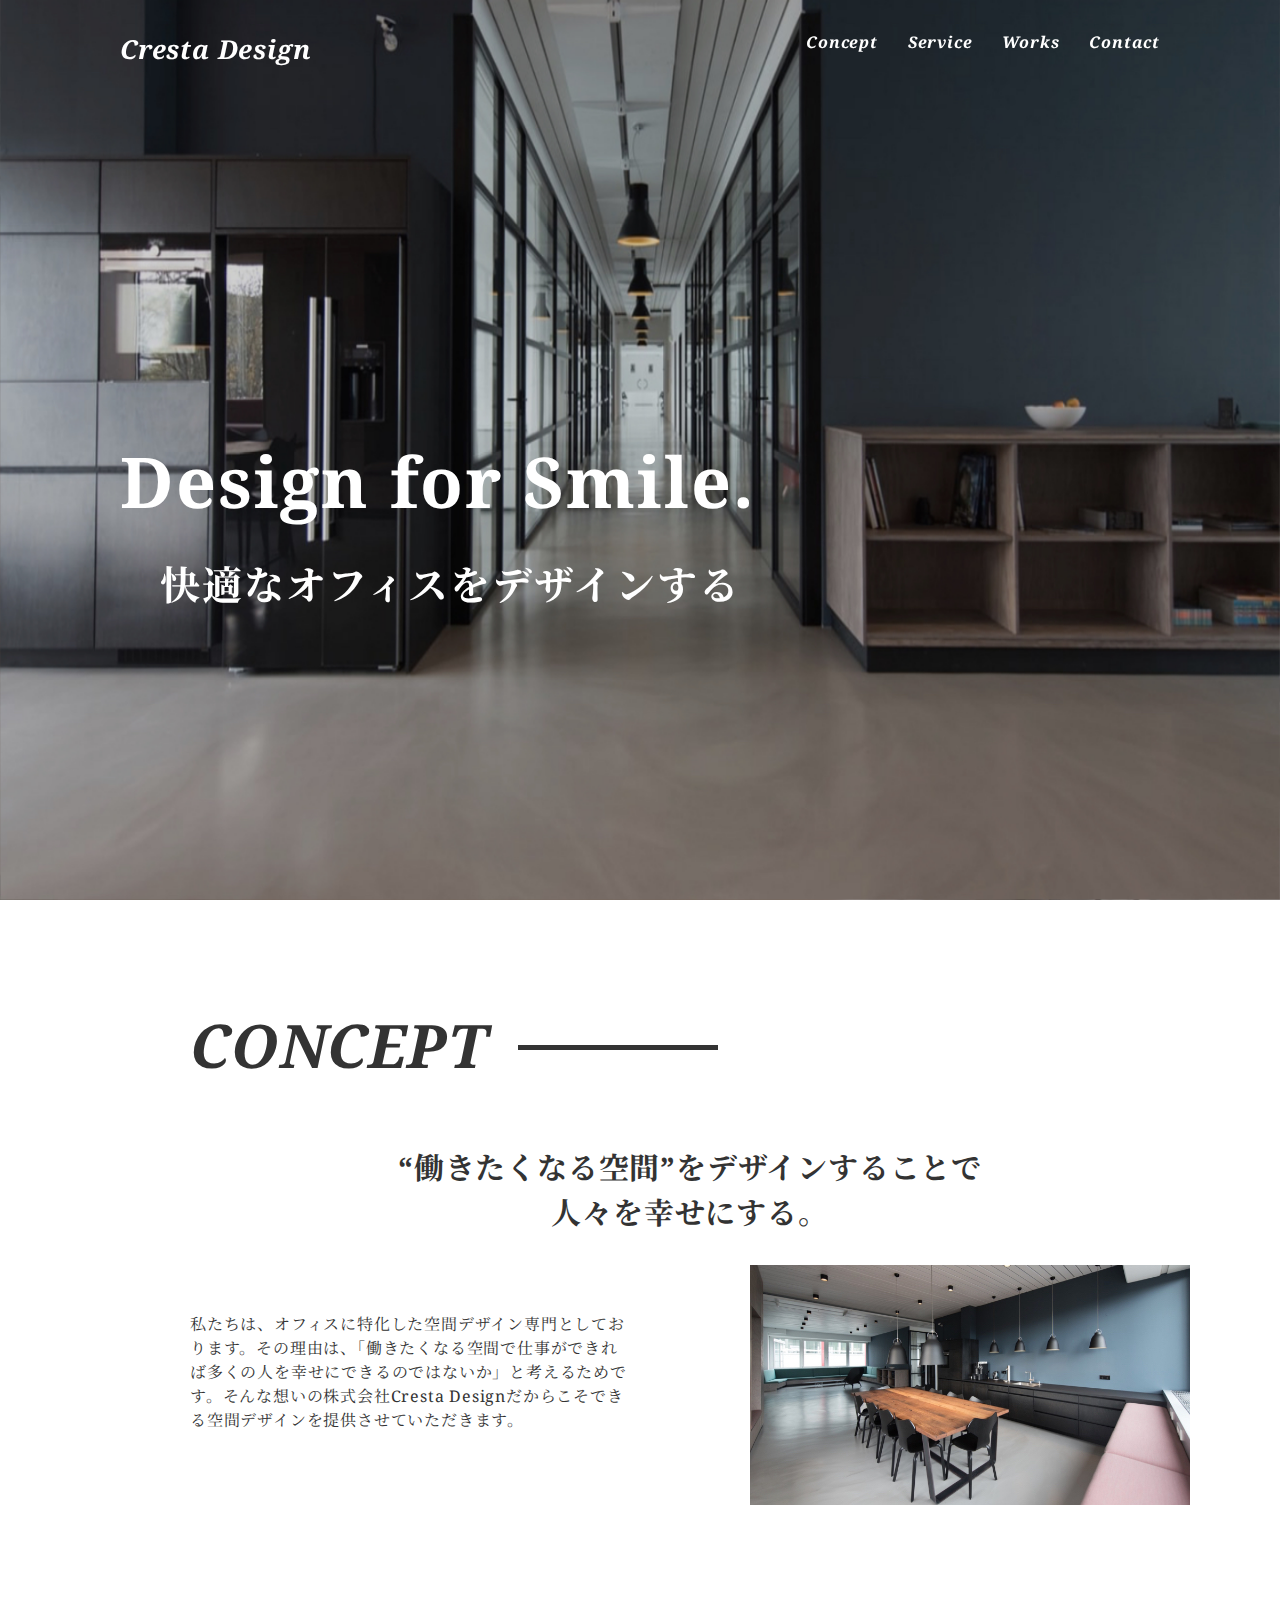
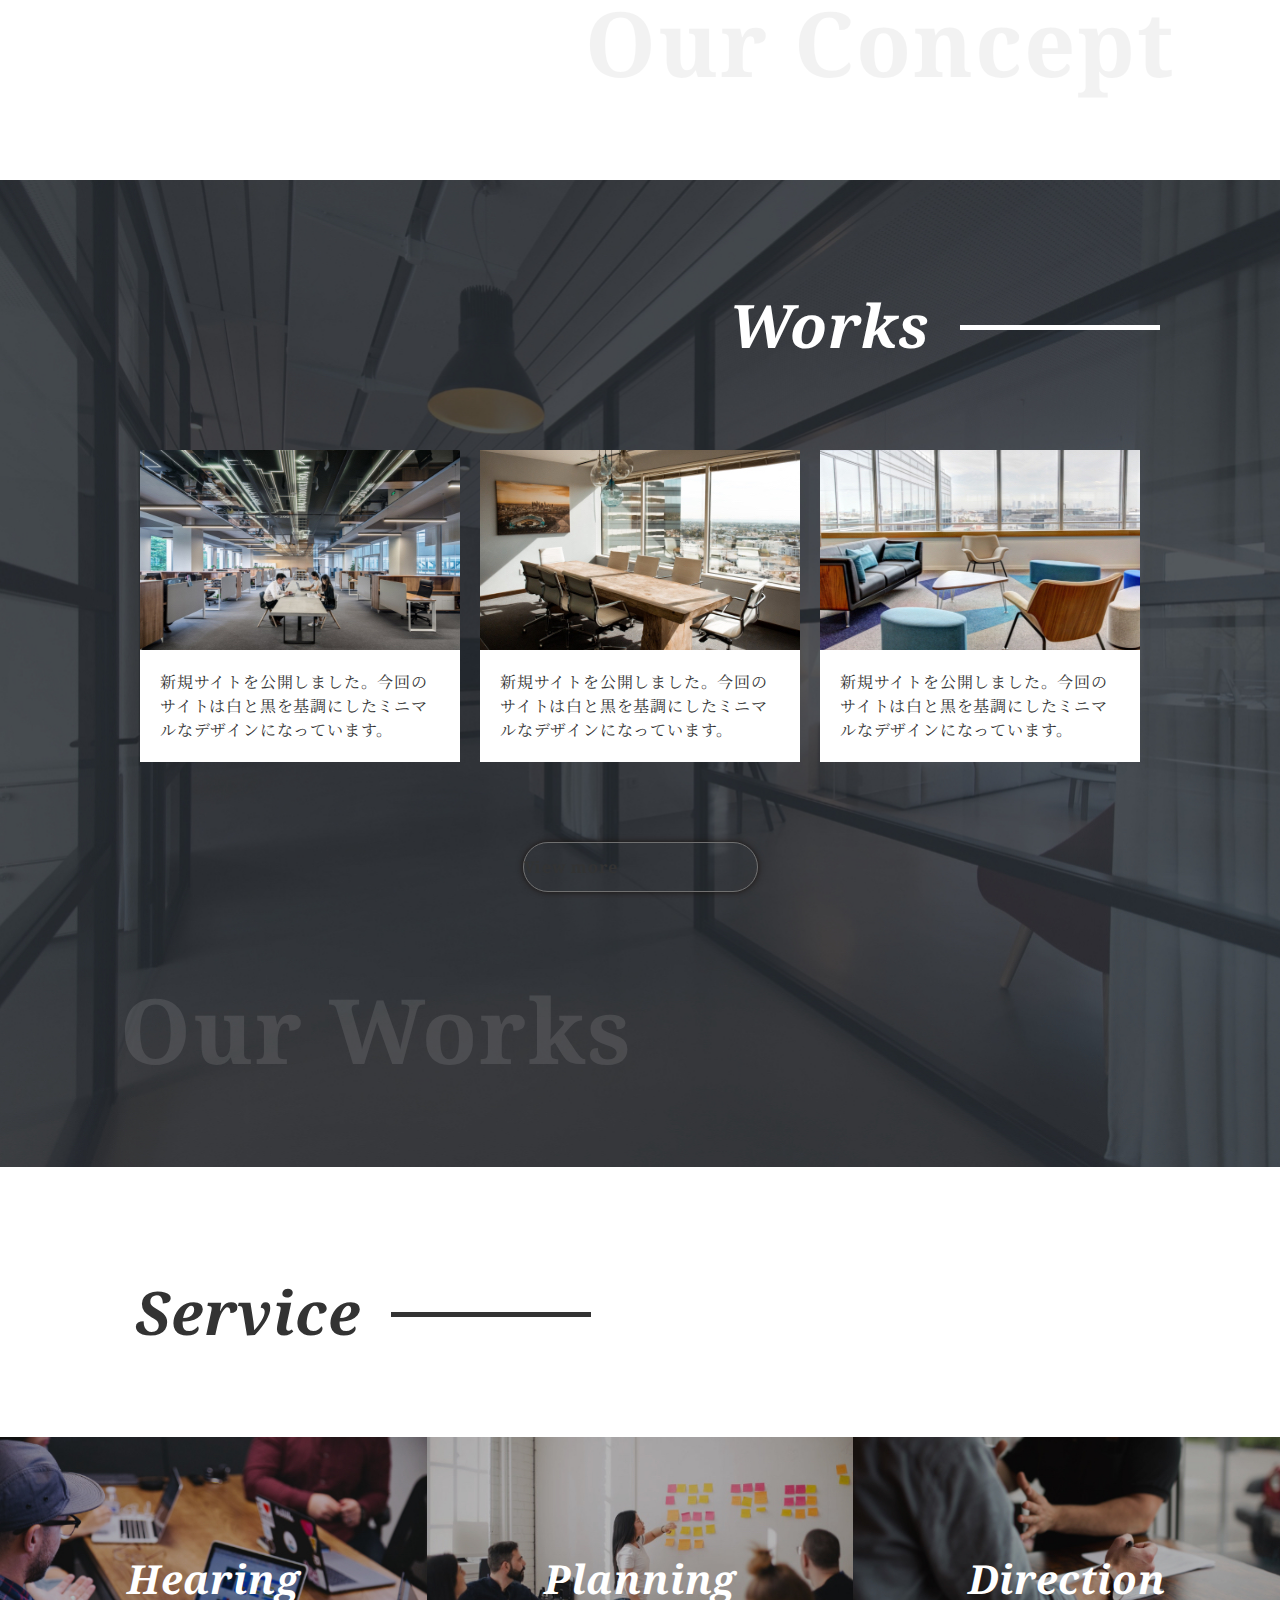
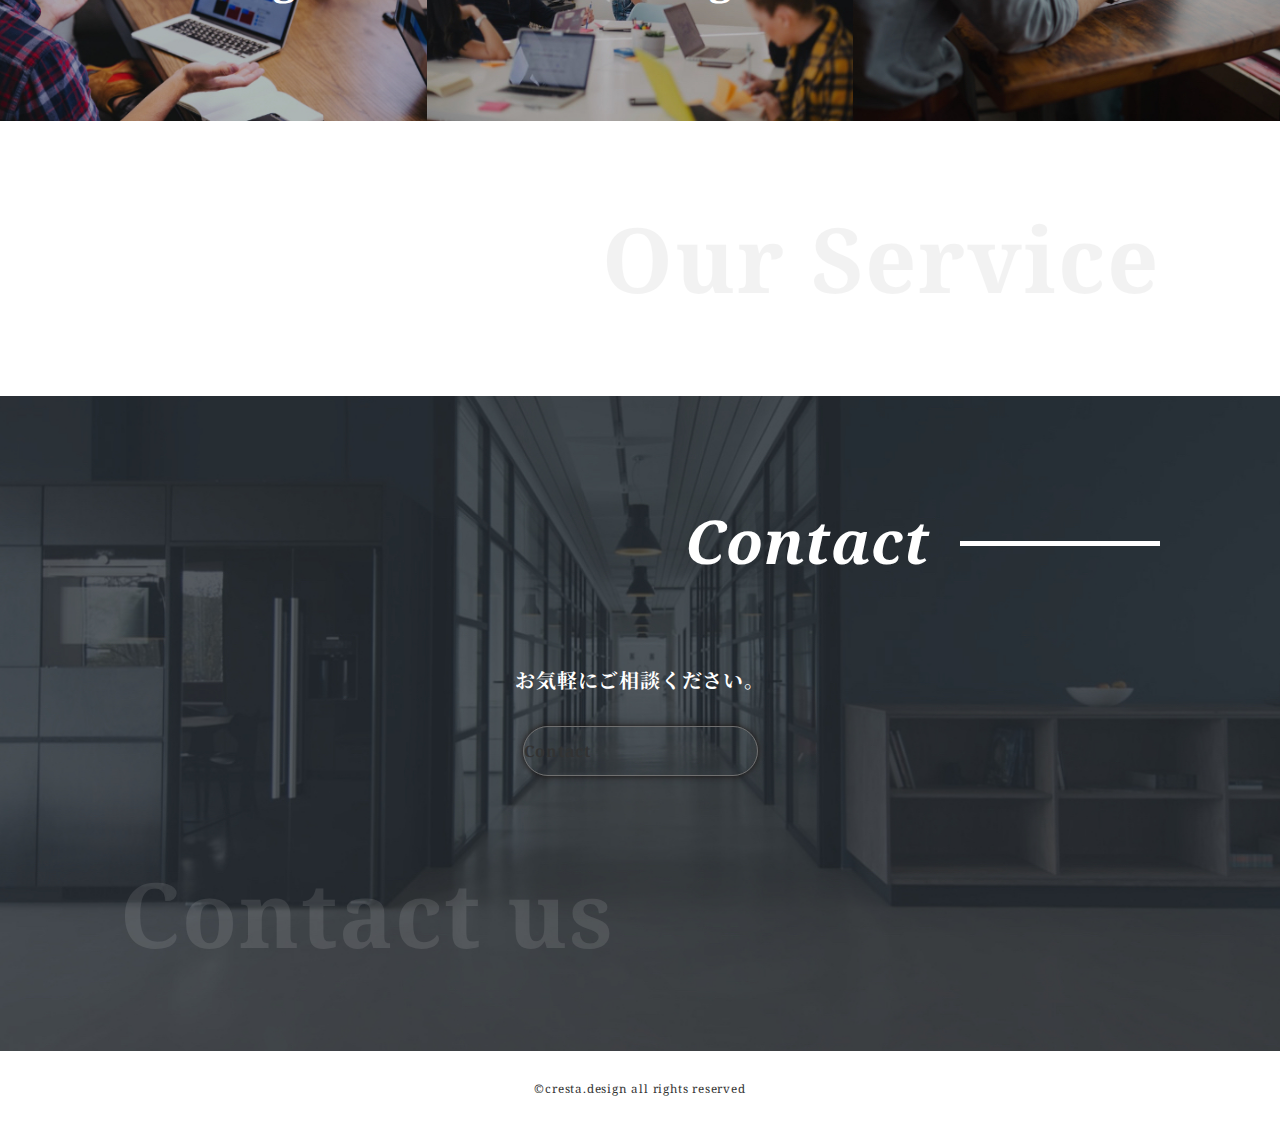
==== commit 963530b2: "フォーム終わり バグフィックス中　ヘッダー、アンカー、ボタンなどやれ" ====
--- a/product/index.html
+++ b/product/index.html
@@ -28,7 +28,7 @@
     <div class="ly_body_inner">
       <header class="ly_header js_header">
         <div class="ly_header_inner">
-          <p class="el_header_tit">Cresta Design</p>
+          <p class="el_header_tit"><a href="#">Cresta Design</a></p>
           <!--ハンバーガーメニュー-->
           <div class="pc-hidden tab-hidden nav-drawer">
             <input class="nav-unshown" id="nav-input" type="checkbox">
@@ -37,10 +37,10 @@
               <label class="el_hamburgerClose" for="nav-input"><span></span></label>
               <div class="bl_hamburgerWrapper">
                 <ul class="bl_hamburger">
-                  <li class="el_hamburger_item hp-tac"><a href="#lk_concept">Concept</a></li>
-                  <li class="el_hamburger_item hp-tac"><a href="#lk_service">Service</a></li>
-                  <li class="el_hamburger_item hp-tac"><a href="#lk_works">Works</a></li>
-                  <li class="el_hamburger_item hp-tac"><a href="#lk_contact">Contact</a></li>
+                  <li class="el_hamburger_item hp-tac"><a href="index.html#lk_concept">Concept</a></li>
+                  <li class="el_hamburger_item hp-tac"><a href="index.html#lk_service">Service</a></li>
+                  <li class="el_hamburger_item hp-tac"><a href="index.html#lk_works">Works</a></li>
+                  <li class="el_hamburger_item hp-tac"><a href="contact.html">Contact</a></li>
                 </ul>
               </div>
             </div>
@@ -48,10 +48,10 @@
           <!--PC用ナビゲーション-->
           <nav class="bl_header_nav sp-hidden">
             <ul class="bl_header_gnav">
-              <li class="el_header_gnavItem"><a href="#lk_about">About</a></li>
-              <li class="el_header_gnavItem"><a href="#lk_service">Service</a></li>
-              <li class="el_header_gnavItem"><a href="#lk_news">Contents</a></li>
-              <li class="el_header_gnavItem"><a href="#lk_contact">Contact</a></li>
+              <li class="el_header_gnavItem"><a href="index.html#lk_concept">Concept</a></li>
+              <li class="el_header_gnavItem"><a href="index.html#lk_service">Service</a></li>
+              <li class="el_header_gnavItem"><a href="index.html#lk_works">Works</a></li>
+              <li class="el_header_gnavItem"><a href="contact.html">Contact</a></li>
             </ul>
           </nav>
         </div>
--- a/product/css/style.css
+++ b/product/css/style.css
@@ -120,6 +120,10 @@
 }
 
 /*hp-:ヘルパークラス*/
+.hp-reset {
+  margin: 0 !important;
+  padding: 0 !important;
+}
 
 .hp-mb0 {
   margin-bottom: 0 !important;
@@ -285,6 +289,8 @@
   color: #fff;
   flex: 1 1;
   font-size: 26px;
+  font-style: italic;
+  font-weight: bold;
 }
 
 /*---------------------
@@ -292,6 +298,12 @@
 ----------------------*/
 .bl_header_gnav {
   display: flex;
+}
+
+.el_header_gnavItem {
+  font-size: 1em;
+  font-style: italic;
+  font-weight: bold;
 }
 
 .el_header_gnavItem + .el_header_gnavItem {
@@ -420,8 +432,10 @@
 .el_contactMV_tit, .el_contactMV_footCopy {
   color: #fff;
   font-size: 30px;
+  font-style: italic;
   font-weight: bold;
   left: 50%;
+  letter-spacing: .1em;
   position: absolute;
   top: 175px;
   transform: translateX(-50%);
@@ -451,13 +465,18 @@
   cursor: pointer;
 }
 
-.bl_contactForm input {
+.bl_contactForm input,
+.bl_contactForm textarea {
   border: 1px solid #000;
   width: 100%;
 }
 
-.bl_contactForm_chkbox {
+.bl_contactForm_chkboxCont {
   margin-bottom: 11px;
+}
+
+.bl_contactForm_chkboxCont_inner {
+  display: block;
 }
 
 .el_contactForm_chkbox {
@@ -465,7 +484,7 @@
 }
 
 /* チェックボックスの代わりを成すラベル */
-.bl_contactForm_chkbox input[type="checkbox"] + label {
+.bl_contactForm_chkboxCont input[type="checkbox"] + label {
   display: none;
   display: inline-block;
   padding-left: 17px;
@@ -474,7 +493,7 @@
 }
 
 /* ラベルの左に表示させる正方形のボックス□ */
-.bl_contactForm_chkbox input[type="checkbox"] + label::before {
+.bl_contactForm_chkboxCont input[type="checkbox"] + label::before {
   background-color: #FFF;
   border: 1px solid;
   border-color: #585753;
@@ -490,7 +509,7 @@
 }
 
 /* チェックが入った時のレ点 */
-.bl_contactForm_chkbox input[type="checkbox"]:checked + label::after {
+.bl_contactForm_chkboxCont input[type="checkbox"]:checked + label::after {
   border-bottom: 1.5px solid;
   border-color: #585753;
   border-left: 1.5px solid;
@@ -752,9 +771,24 @@
     margin: 30px auto 0;
     width: calc(100% - 120px);
   }
+  .el_contactMV_tit, .el_contactMV_footCopy {
+    font-size: 60px;
+  }
   .ly_contactForm {
     max-width: 700px;
     width: 100%;
+  }
+  .bl_contactForm_chkboxCont {
+    margin-bottom: 25px;
+  }
+  .bl_contactForm_chkboxCont_inner {
+    display: flex;
+  }
+  .bl_contactForm_chkboxCont input[type="checkbox"] + label {
+    padding-left: 20px;
+  }
+  .bl_contactForm_chkboxCont input[type="checkbox"] + label {
+    padding-right: 20px;
   }
   .el_footCopy {
     font-size: 90px;
@@ -855,9 +889,24 @@
     margin: 30px auto 0;
     width: calc(100% - 240px);
   }
+  .el_contactMV_tit, .el_contactMV_footCopy {
+    font-size: 60px;
+  }
   .ly_contactForm {
     max-width: 700px;
     width: 100%;
+  }
+  .bl_contactForm_chkboxCont {
+    margin-bottom: 25px;
+  }
+  .bl_contactForm_chkboxCont_inner {
+    display: flex;
+  }
+  .bl_contactForm_chkboxCont input[type="checkbox"] + label {
+    padding-left: 20px;
+  }
+  .bl_contactForm_chkboxCont input[type="checkbox"] + label {
+    padding-right: 20px;
   }
   .el_footCopy {
     font-size: 90px;
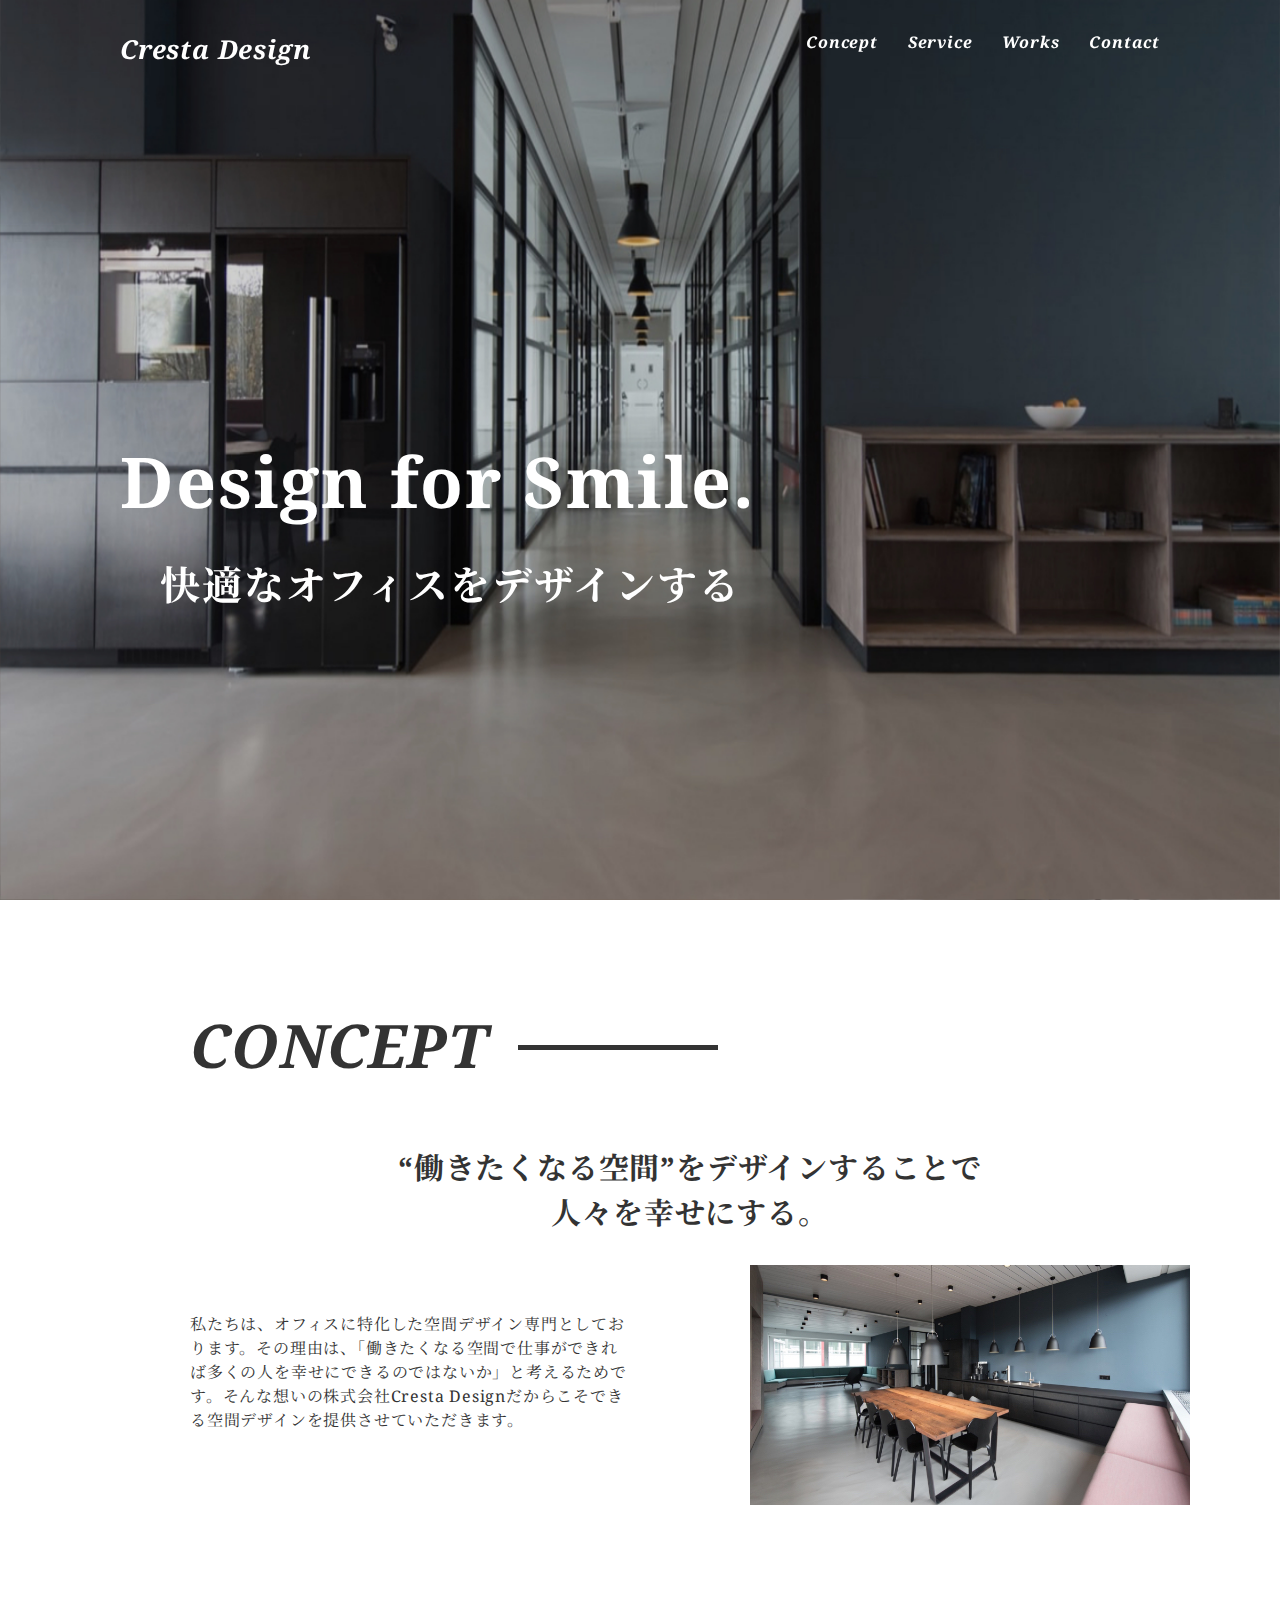
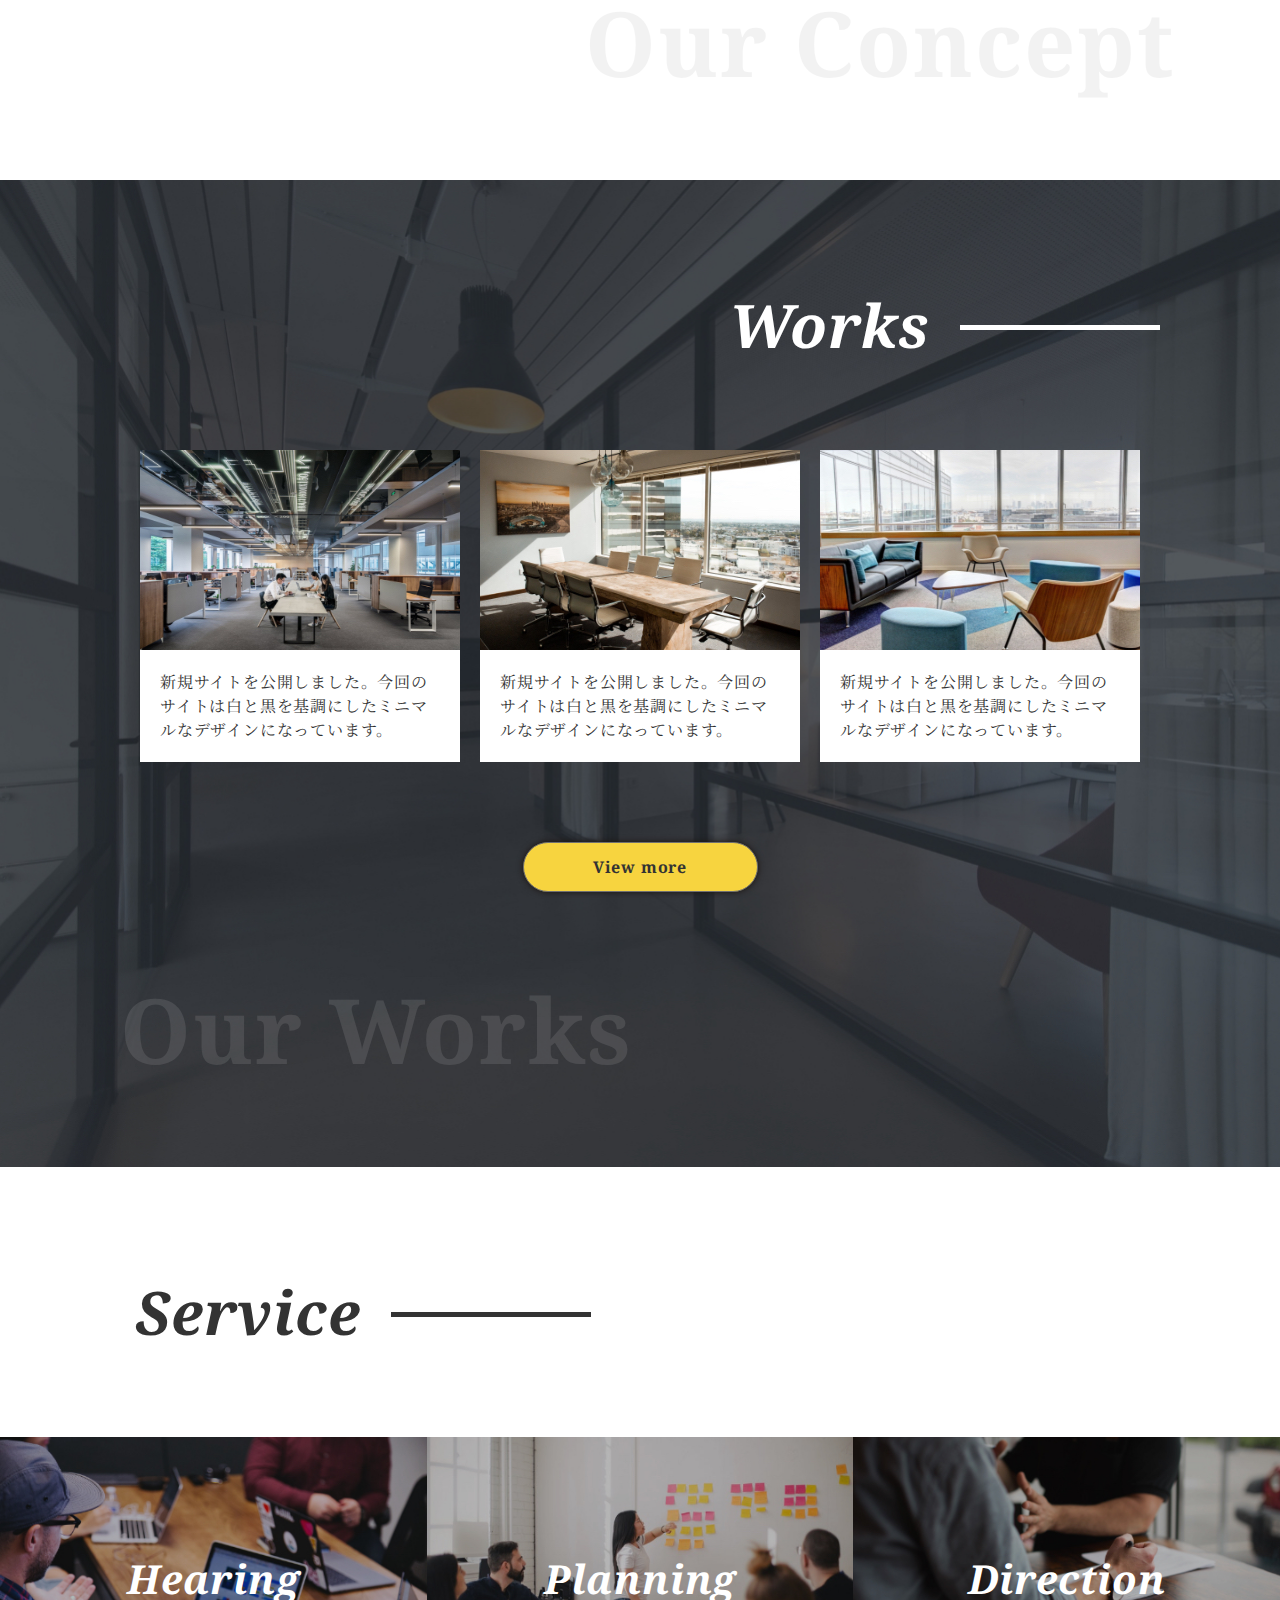
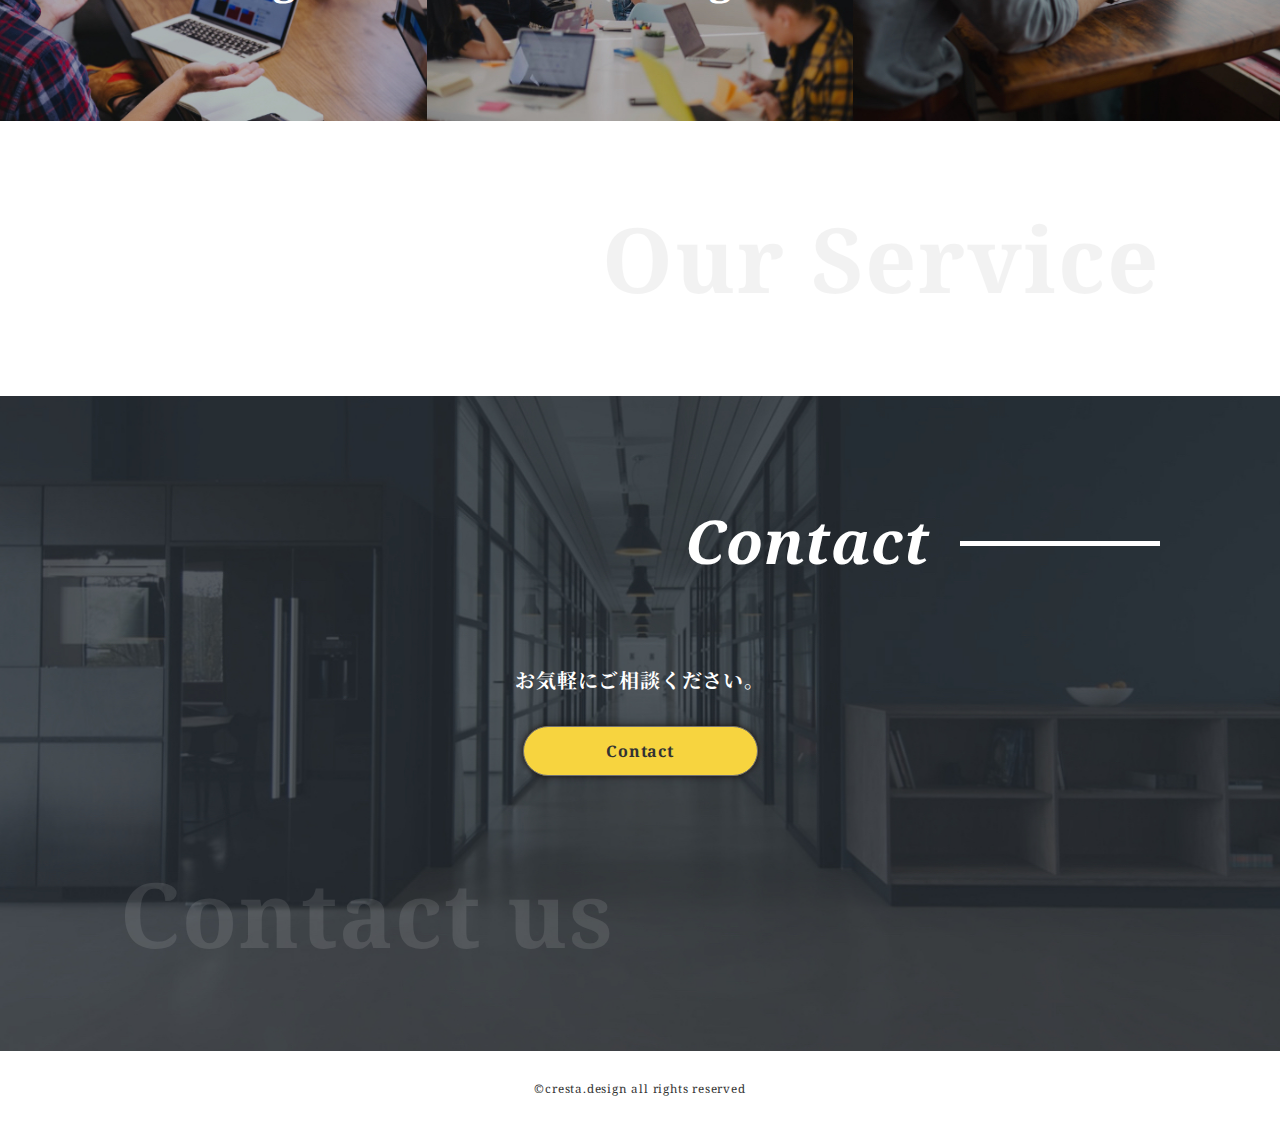
==== commit 618c8ab8: "ボタン_バグフィックス" ====
--- a/product/index.html
+++ b/product/index.html
@@ -107,7 +107,7 @@
             </div>
             <!--/.bl_works_box-->
           </div>
-          <!--.bl_works_boxContainer--><a class="el_button el_button_bgcYel" href="#">View more</a>
+          <!--.bl_works_boxContainer--><a class="el_button el_button__bgcYel" href="#">View more</a>
           <p class="el_footCopy el_footCopy__left">Our Works</p>
         </section>
         <!--/.bl_works-->
@@ -137,7 +137,7 @@
         <section class="bl_contact hp-mb0" id="lk_contact">
           <h2 class="el_lv2heading el_lv2heading__white el_lv2heading__right hp-pt100 hp-mb80">Contact<span></span></h2>
           <div class="bl_contact_inner">
-            <p class="el_contact_copy hp-tac hp-mb30">お気軽にご相談ください。</p><a class="el_button el_button_bgcYel" href="./contact.html">Contact</a>
+            <p class="el_contact_copy hp-tac hp-mb30">お気軽にご相談ください。</p><a class="el_button el_button__bgcYel" href="./contact.html">Contact</a>
             <p class="el_footCopy el_footCopy__left">Contact us</p>
           </div>
           <!--/.bl_contact_inner-->
--- a/product/css/style.css
+++ b/product/css/style.css
@@ -704,17 +704,17 @@
   font-weight: bold;
   line-height: 3;
   margin: 0 auto;
+  text-align: center;
   width: 235px;
-  /*後でどうにかしろ*/
-}
-
-.el_button:focus, .el_button:hover {
-  color: red;
-  transition: .25s;
 }
 
 .el_button.el_button__bgcYel {
   background-color: #F7D43F;
+}
+
+.el_button.el_button__bgcYel:focus, .el_button.el_button__bgcYel:hover {
+  opacity: 0.5;
+  transition: .3s;
 }
 
 /*==================================
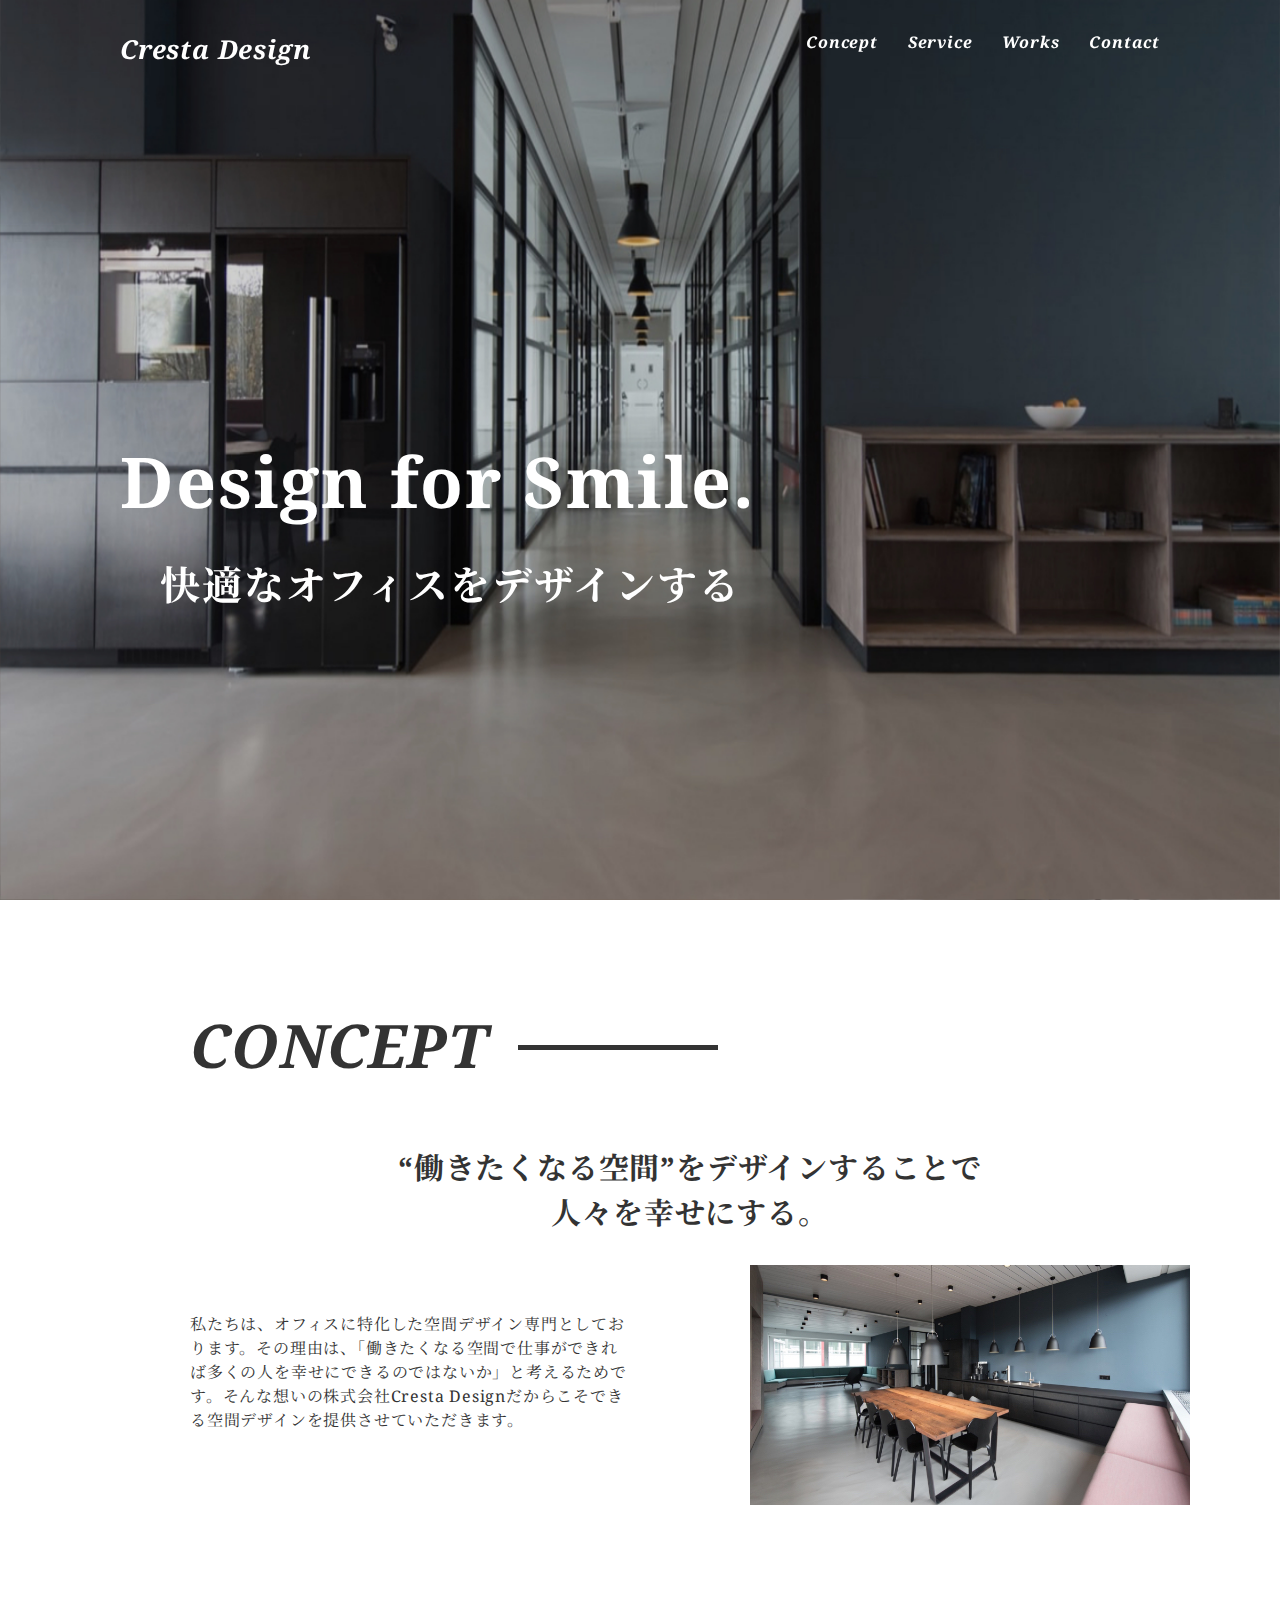
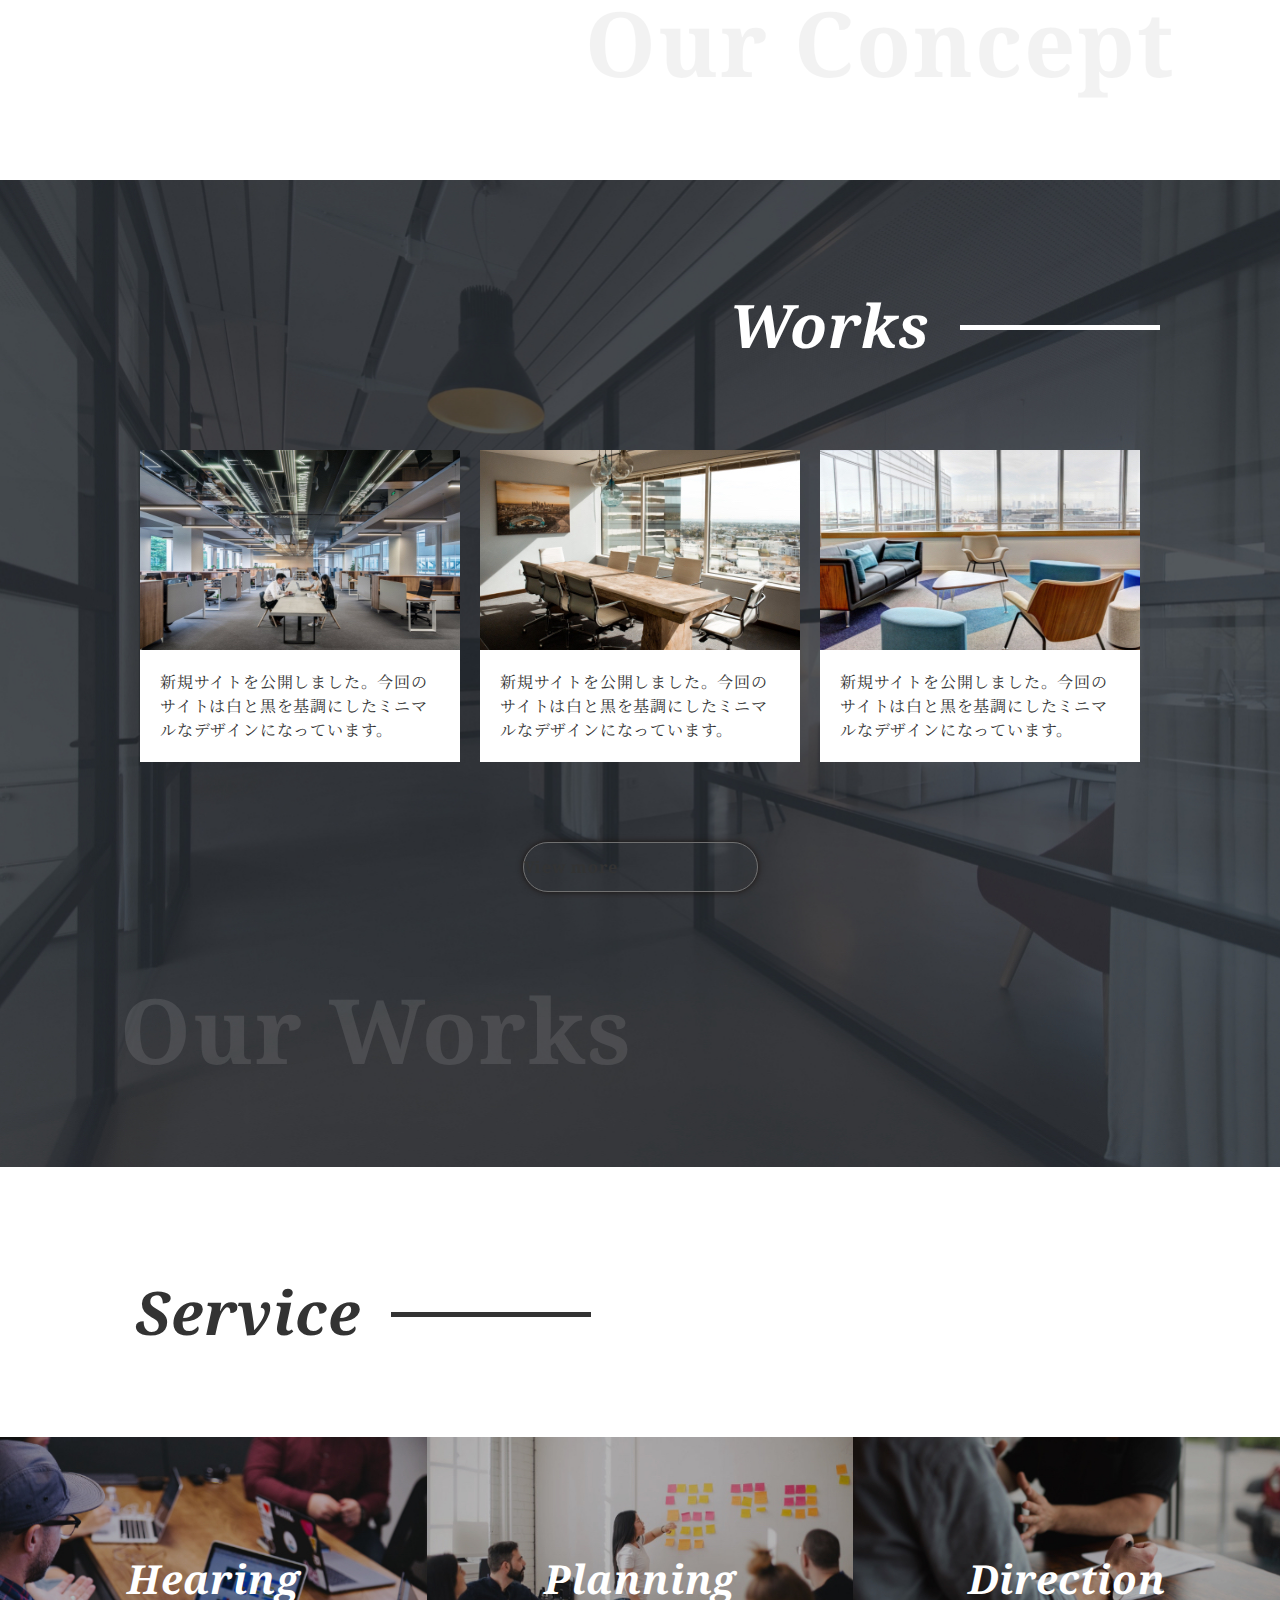
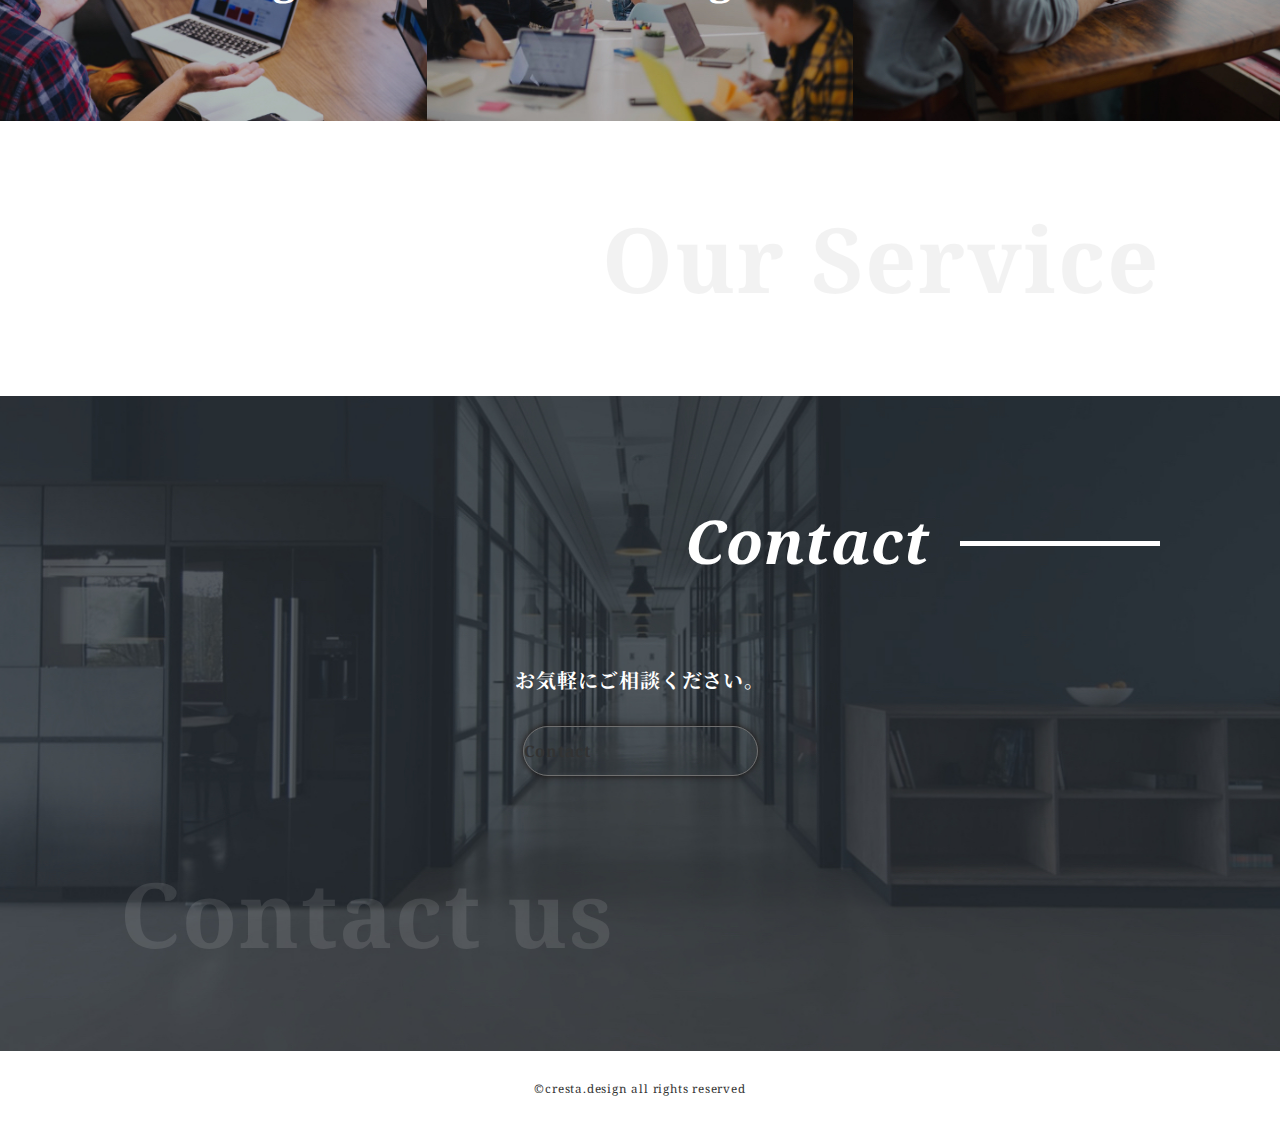
==== commit b2da8c3f: "テスト_消すかもしれない" ====
--- a/product/index.html
+++ b/product/index.html
@@ -107,7 +107,7 @@
             </div>
             <!--/.bl_works_box-->
           </div>
-          <!--.bl_works_boxContainer--><a class="el_button el_button__bgcYel" href="#">View more</a>
+          <!--.bl_works_boxContainer--><a class="el_button el_button_bgcYel" href="#">View more</a>
           <p class="el_footCopy el_footCopy__left">Our Works</p>
         </section>
         <!--/.bl_works-->
@@ -137,7 +137,7 @@
         <section class="bl_contact hp-mb0" id="lk_contact">
           <h2 class="el_lv2heading el_lv2heading__white el_lv2heading__right hp-pt100 hp-mb80">Contact<span></span></h2>
           <div class="bl_contact_inner">
-            <p class="el_contact_copy hp-tac hp-mb30">お気軽にご相談ください。</p><a class="el_button el_button__bgcYel" href="./contact.html">Contact</a>
+            <p class="el_contact_copy hp-tac hp-mb30">お気軽にご相談ください。</p><a class="el_button el_button_bgcYel" href="./contact.html">Contact</a>
             <p class="el_footCopy el_footCopy__left">Contact us</p>
           </div>
           <!--/.bl_contact_inner-->
--- a/product/css/style.css
+++ b/product/css/style.css
@@ -704,17 +704,17 @@
   font-weight: bold;
   line-height: 3;
   margin: 0 auto;
-  text-align: center;
   width: 235px;
+  /*後でどうにかしろ*/
+}
+
+.el_button:focus, .el_button:hover {
+  color: red;
+  transition: .25s;
 }
 
 .el_button.el_button__bgcYel {
   background-color: #F7D43F;
-}
-
-.el_button.el_button__bgcYel:focus, .el_button.el_button__bgcYel:hover {
-  opacity: 0.5;
-  transition: .3s;
 }
 
 /*==================================
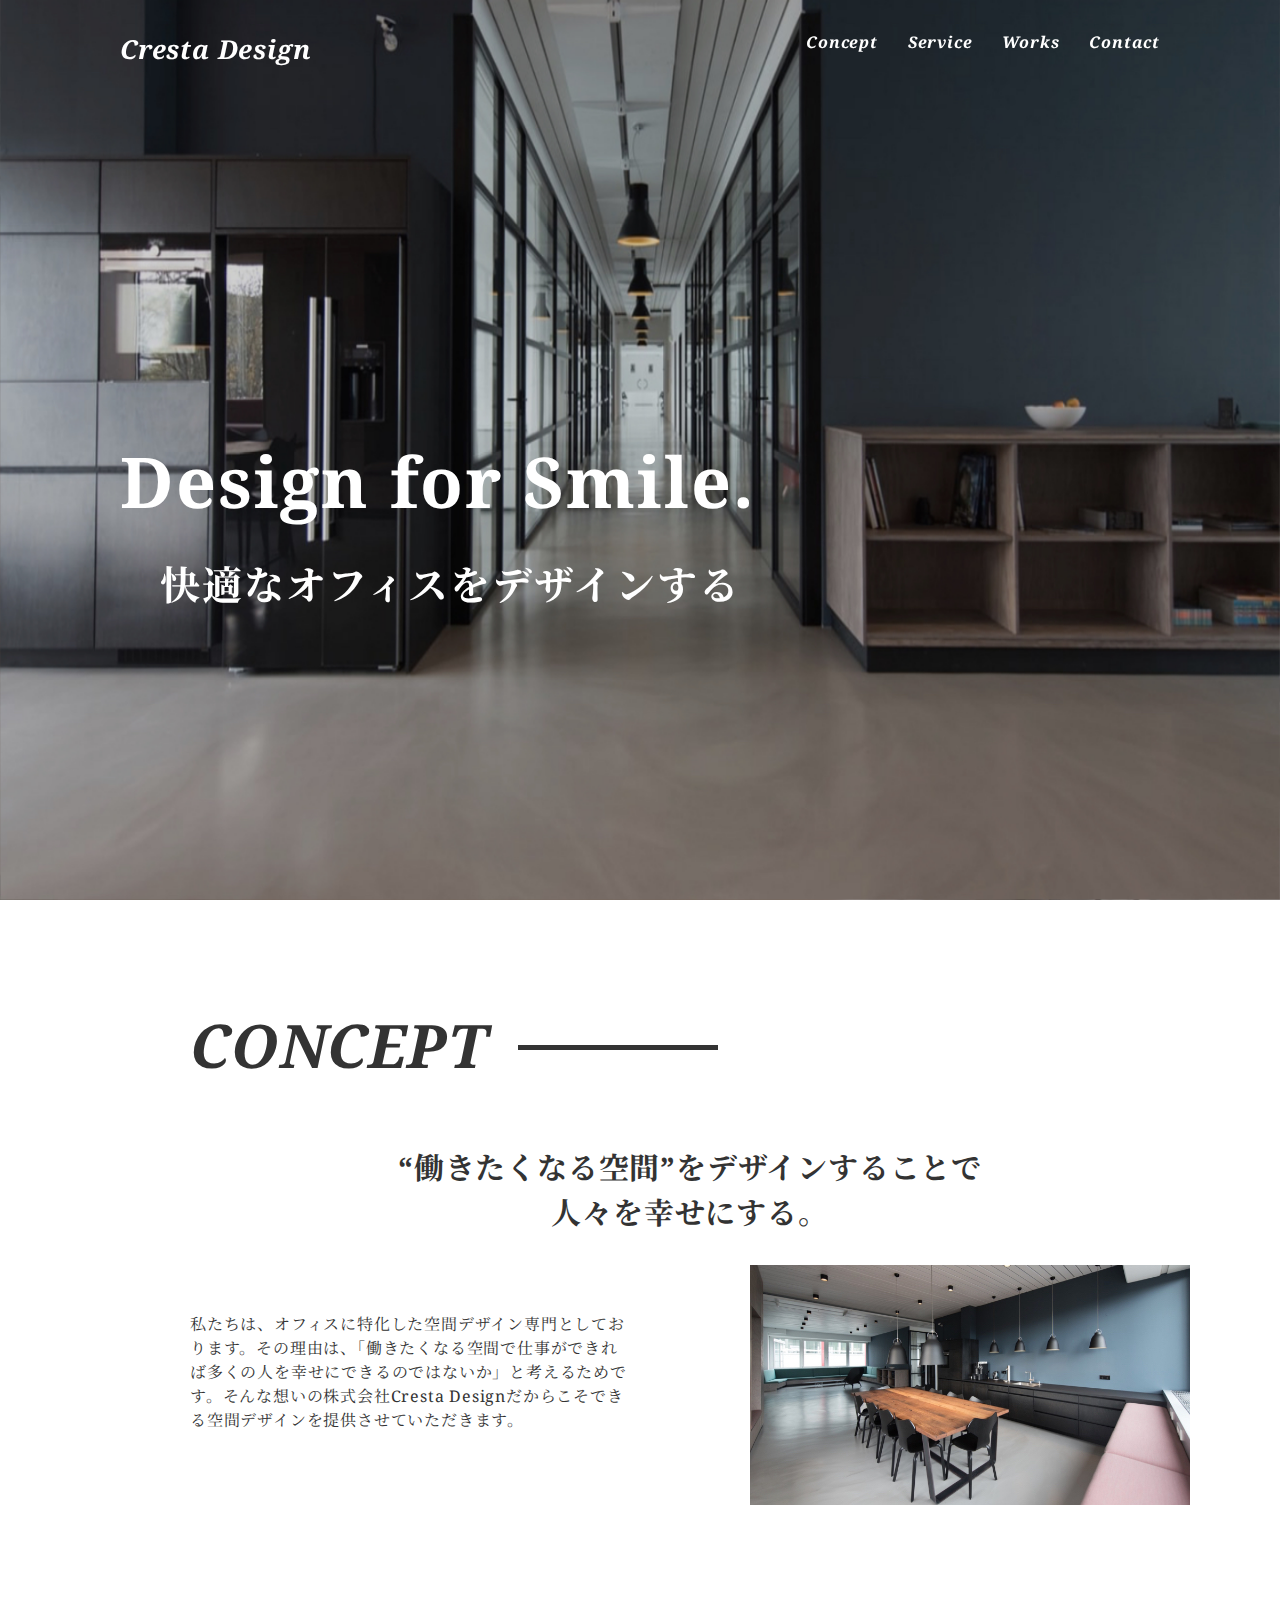
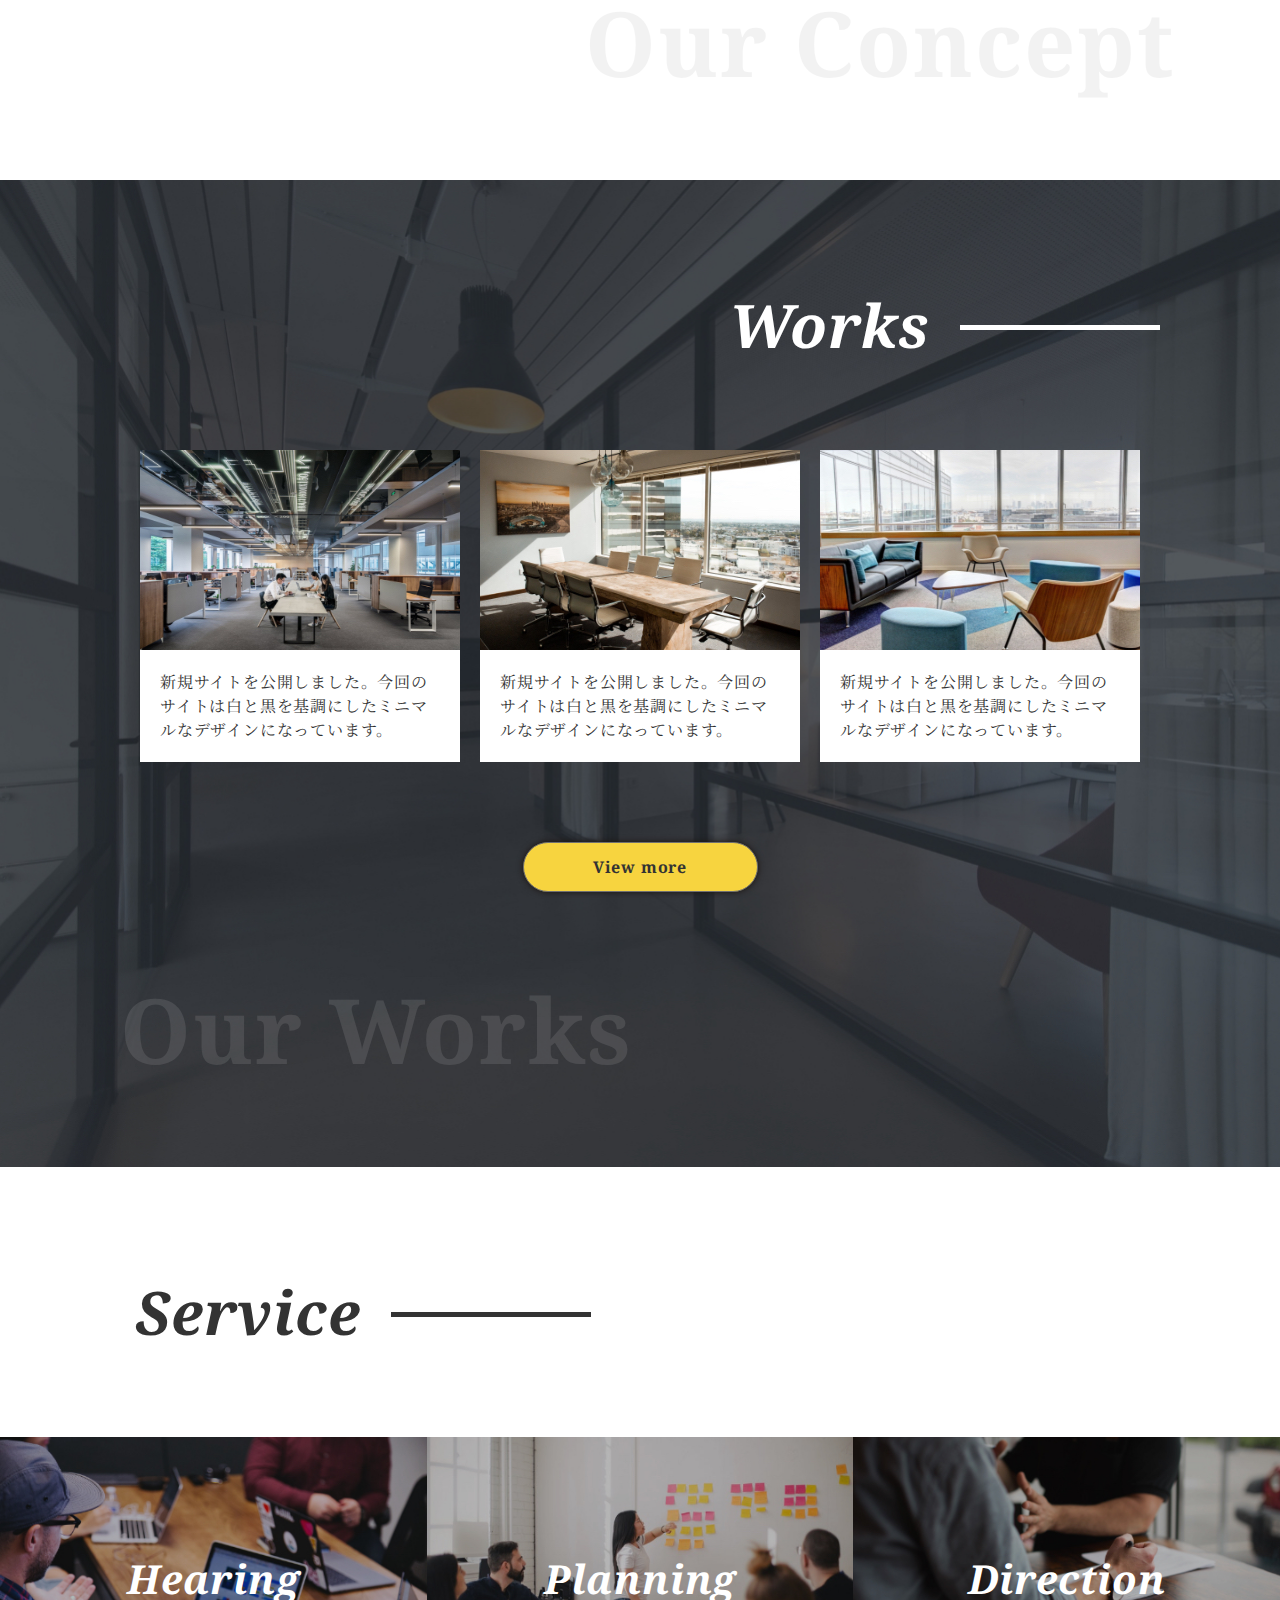
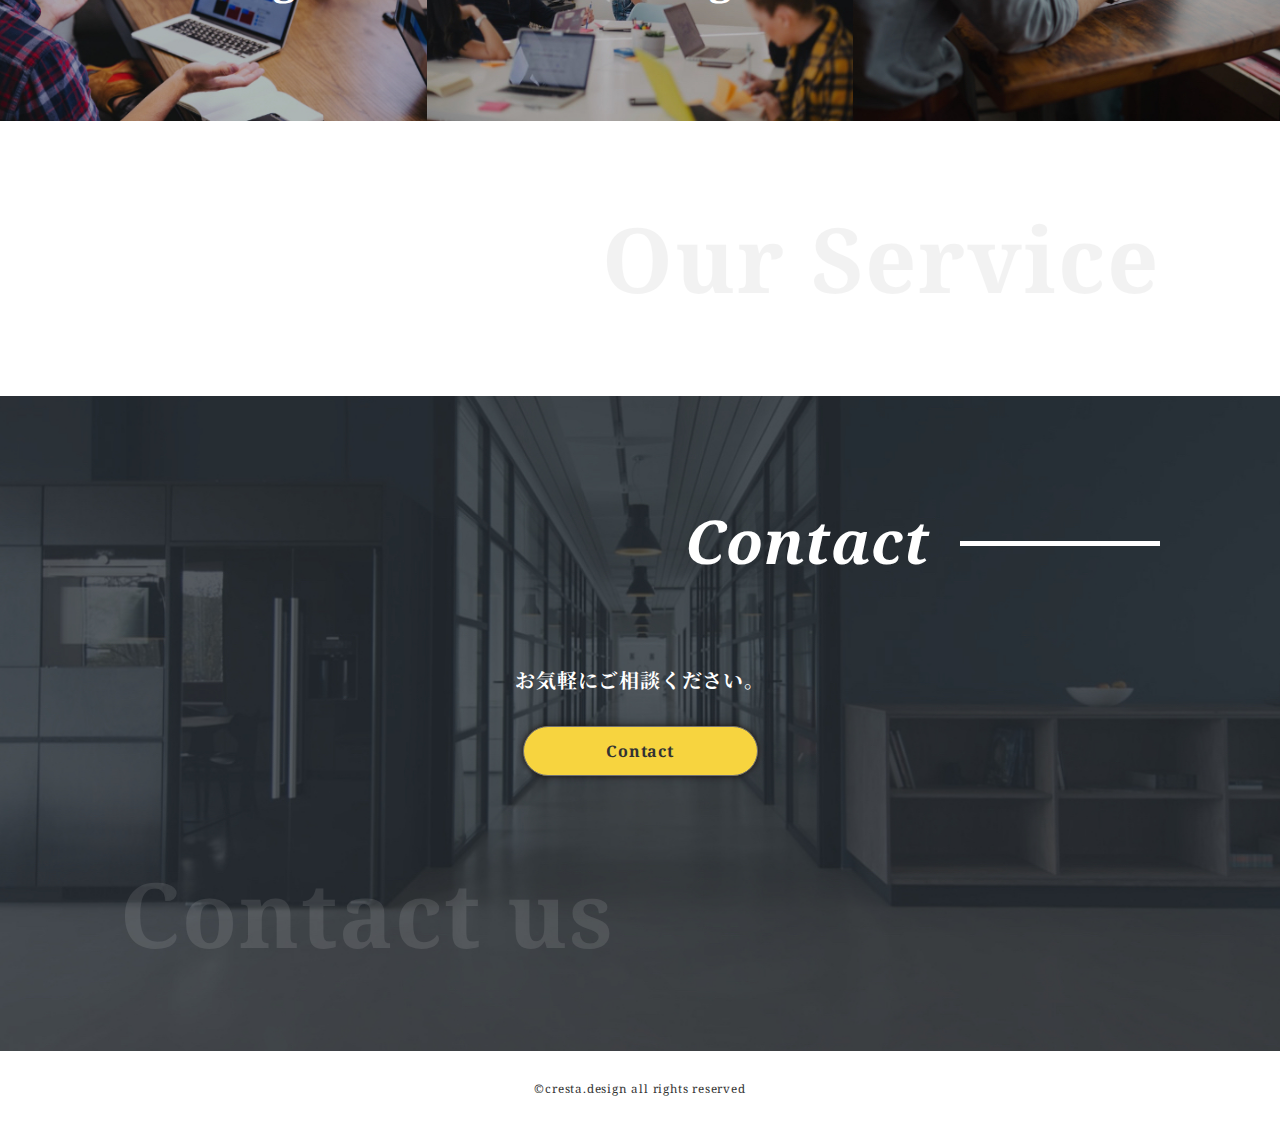
==== commit 298348f9: "再_ボタンなどバグフィックス" ====
--- a/product/index.html
+++ b/product/index.html
@@ -107,7 +107,7 @@
             </div>
             <!--/.bl_works_box-->
           </div>
-          <!--.bl_works_boxContainer--><a class="el_button el_button_bgcYel" href="#">View more</a>
+          <!--.bl_works_boxContainer--><a class="el_button el_button__bgcYel" href="#">View more</a>
           <p class="el_footCopy el_footCopy__left">Our Works</p>
         </section>
         <!--/.bl_works-->
@@ -137,7 +137,7 @@
         <section class="bl_contact hp-mb0" id="lk_contact">
           <h2 class="el_lv2heading el_lv2heading__white el_lv2heading__right hp-pt100 hp-mb80">Contact<span></span></h2>
           <div class="bl_contact_inner">
-            <p class="el_contact_copy hp-tac hp-mb30">お気軽にご相談ください。</p><a class="el_button el_button_bgcYel" href="./contact.html">Contact</a>
+            <p class="el_contact_copy hp-tac hp-mb30">お気軽にご相談ください。</p><a class="el_button el_button__bgcYel" href="./contact.html">Contact</a>
             <p class="el_footCopy el_footCopy__left">Contact us</p>
           </div>
           <!--/.bl_contact_inner-->
--- a/product/css/style.css
+++ b/product/css/style.css
@@ -291,6 +291,7 @@
   font-size: 26px;
   font-style: italic;
   font-weight: bold;
+  white-space: nowrap;
 }
 
 /*---------------------
@@ -553,6 +554,7 @@
 	MV
 -------------------*/
 .bl_MV {
+  height: 100vh;
   padding-top: -75px;
   position: relative;
 }
@@ -657,6 +659,7 @@
 
 .el_service_img:focus, .el_service_img:hover {
   opacity: .7;
+  transition: .3s;
 }
 
 .el_service_footCopy {
@@ -704,13 +707,13 @@
   font-weight: bold;
   line-height: 3;
   margin: 0 auto;
+  text-align: center;
   width: 235px;
-  /*後でどうにかしろ*/
 }
 
 .el_button:focus, .el_button:hover {
-  color: red;
-  transition: .25s;
+  opacity: .5;
+  transition: .5s;
 }
 
 .el_button.el_button__bgcYel {
